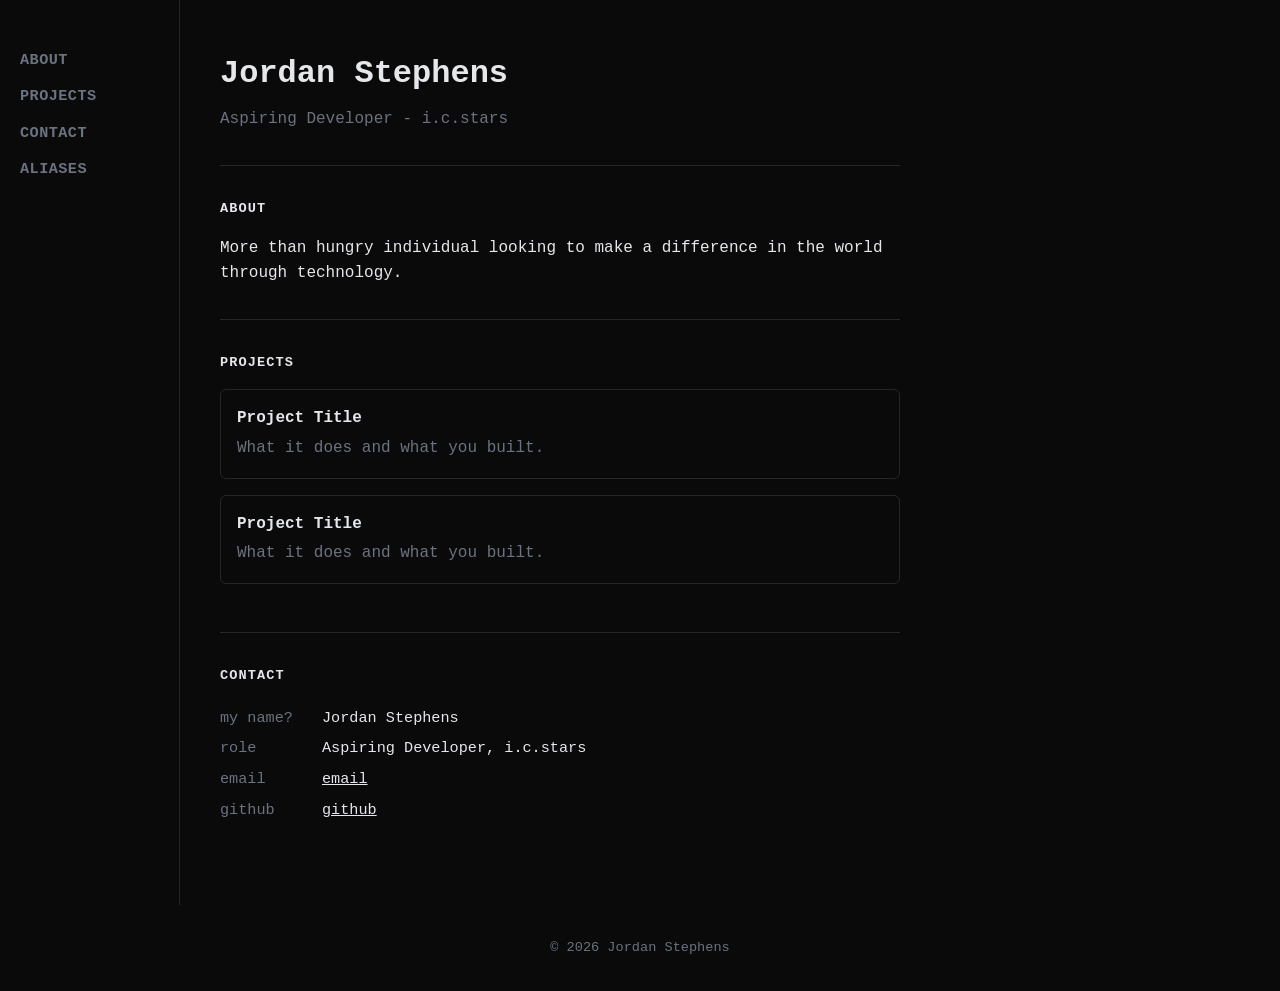
==== index.html @ b6fe87dd "Add Aliases page and update About/Contact content - Add Aliases.html and link it from the sidebar na" ====
<!DOCTYPE html>
<html lang="en">
<head>
<meta charset="UTF-8">
<meta name="viewport"
content="width=device-width, initial-scale=1.0">
<title> Jordan Stephens - Portfolio</title>
<link rel="stylesheet" href="style.css">
</head>

<body>

    <div class="dashboard">

        <aside class="sidebar">
        <!-- decorative generative-art background would live here (canvas/SVG) -->
        <nav>
        <a href="#about">ABOUT</a>
        <a href="#projects">PROJECTS</a>
        <a href="#contact">CONTACT</a>
        <a href="Aliases.html">ALIASES</a>
        </nav>
        </aside>

        <main>
        <section id="hero">
        <h1>Jordan Stephens</h1>
        <p class="tagline">Aspiring Developer - i.c.stars</p>
        </section>

        <section id="about">
        <h2>About</h2>
        <p>More than hungry individual looking to make a difference in the world through technology.</p>
        </section>

        <section id="projects">
        <h2>Projects</h2>
        <div class="project">
        <h3>Project Title</h3>
        <p>What it does and what you built.</p>
        </div>
        <div class="project">
        <h3>Project Title</h3>
        <p>What it does and what you built.</p>
        </div>
        </section>

        <section id="contact">
        <h2>Contact</h2>
        <dl class="meta">
        <div class="row"><dt>my name?</dt><dd>Jordan Stephens</dd></div>
        <div class="row"><dt>role</dt><dd>Aspiring Developer, i.c.stars</dd></div>
        <div class="row"><dt>email</dt><dd><a href="mailto:jstephens@icstars.org">email</a></dd></div>
        <div class="row"><dt>github</dt><dd><a href="https://github.com/jstephens-create">github</a></dd></div>
        </dl>
        </section>
        </main>




        
    </div>

<footer>
<p>&copy; 2026 Jordan Stephens</p>
</footer>
</body>
</html>
---- style.css ----
:root {
--accent: #9adfc4;
--ink: #e5e7eb;
--muted: #6b7280;
--bg: #0a0a0a;
--line: #262626;
}
* { box-sizing: border-box; margin: 0; padding: 0; }
body {
font-family: "JetBrains Mono", "Courier New", monospace;
color: var(--ink);
line-height: 1.6;
background: var(--bg);
}

.dashboard {
display: flex;
min-height: 100vh;
}

.sidebar {
width: 180px;
flex-shrink: 0;
padding: 3rem 1.25rem;
border-right: 1px solid var(--line);
}

nav {
display: flex;
flex-direction: column;
gap: 0.75rem;
}
nav a {
text-decoration: none;
color: var(--muted);
font-weight: 600;
letter-spacing: 0.03em;
font-size: 0.95rem;
}
nav a:hover { color: var(--ink); }

main {
flex: 1;
max-width: 760px;
padding: 3rem 2.5rem;
}

section {
padding: 2rem 0;
border-bottom: 1px solid var(--line);
}
section:last-child { border-bottom: none; }

#hero { padding-top: 0; }
h1 { font-size: 2rem; }
.tagline {
color: var(--muted);
font-size: 1rem;
margin-top: 0.5rem;
}

h2 {
margin-bottom: 1rem;
color: var(--ink);
font-size: 0.85rem;
text-transform: uppercase;
letter-spacing: 0.08em;
}

.project {
padding: 1rem;
border: 1px solid var(--line);
border-radius: 6px;
margin-bottom: 1rem;
}
.project h3 { color: var(--ink); font-size: 1rem; margin-bottom: 0.25rem; }
.project p { color: var(--muted); }

.meta {
font-size: 0.95rem;
}
.meta .row {
display: flex;
gap: 0.75rem;
padding: 0.2rem 0;
}
.meta dt {
color: var(--muted);
width: 90px;
flex-shrink: 0;
}
.meta dd a {
color: var(--ink);
text-decoration: underline;
}
.meta dd a:hover { color: var(--accent); }

footer {
text-align: center;
padding: 2rem;
color: var(--muted);
font-size: 0.85rem;
}
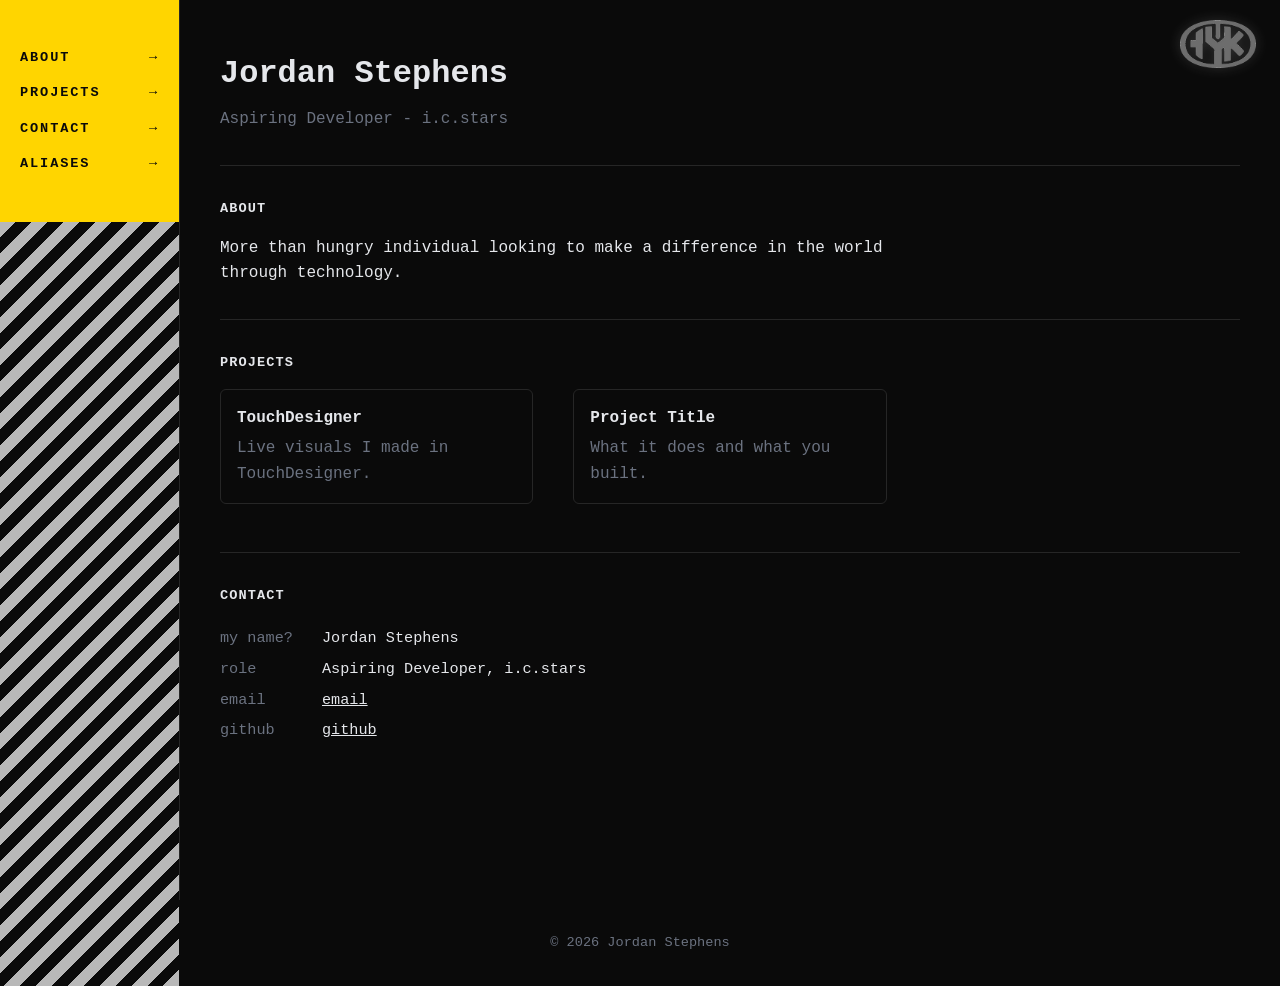
==== commit cb8b45fd: "Add TouchDesigner project page, video loop, and portfolio layout updates Co-Authored-By: Claude Opus" ====
--- a/index.html
+++ b/index.html
@@ -10,16 +10,23 @@
 
 <body>
 
+<a href="index.html#about" class="logo" aria-label="About">
+<img src="images/HYKjordan.png" alt="HYK Jordan logo">
+</a>
+
     <div class="dashboard">
 
         <aside class="sidebar">
-        <!-- decorative generative-art background would live here (canvas/SVG) -->
         <nav>
         <a href="#about">ABOUT</a>
+        <div class="nav-group">
         <a href="#projects">PROJECTS</a>
+        <a class="nav-sub" href="touchdesigner.html">TOUCHDESIGNER</a>
+        </div>
         <a href="#contact">CONTACT</a>
         <a href="Aliases.html">ALIASES</a>
         </nav>
+        <div class="sidebar-rail" aria-hidden="true"></div>
         </aside>
 
         <main>
@@ -35,10 +42,10 @@
 
         <section id="projects">
         <h2>Projects</h2>
-        <div class="project">
-        <h3>Project Title</h3>
-        <p>What it does and what you built.</p>
-        </div>
+        <a class="project" href="touchdesigner.html">
+        <h3>TouchDesigner</h3>
+        <p>Live visuals I made in TouchDesigner.</p>
+        </a>
         <div class="project">
         <h3>Project Title</h3>
         <p>What it does and what you built.</p>
@@ -58,7 +65,6 @@
 
 
 
-
         
     </div>
 
--- a/style.css
+++ b/style.css
@@ -4,6 +4,8 @@
 --muted: #6b7280;
 --bg: #0a0a0a;
 --line: #262626;
+--canary: #ffd500;
+--sidebar-w: 180px;
 }
 * { box-sizing: border-box; margin: 0; padding: 0; }
 body {
@@ -11,6 +13,7 @@
 color: var(--ink);
 line-height: 1.6;
 background: var(--bg);
+position: relative; /* lets the sidebar rail span the full document height */
 }
 
 .dashboard {
@@ -18,38 +21,103 @@
 min-height: 100vh;
 }
 
+/* ---- sidebar: canary nav module over a full-height barricade rail ---- */
 .sidebar {
-width: 180px;
+width: var(--sidebar-w);
 flex-shrink: 0;
-padding: 3rem 1.25rem;
 border-right: 1px solid var(--line);
 }
 
 nav {
+position: relative;
+z-index: 1; /* sits on top of the rail */
 display: flex;
 flex-direction: column;
-gap: 0.75rem;
+padding: 2.5rem 0;
+background: var(--canary);
 }
 nav a {
+display: flex;
+justify-content: space-between;
+padding: 0.6rem 1.25rem;
+color: var(--bg);
 text-decoration: none;
-color: var(--muted);
-font-weight: 600;
-letter-spacing: 0.03em;
-font-size: 0.95rem;
-}
-nav a:hover { color: var(--ink); }
-
+font-size: 0.85rem;
+font-weight: 800;
+line-height: 1.2;
+letter-spacing: 0.14em;
+}
+nav a::after { content: "\2192"; }
+nav a:hover,
+nav a:focus-visible {
+background: var(--bg);
+color: var(--canary);
+outline: none;
+}
+
+/* Submenu: hidden until its group is hovered, focused (keyboard), or holds the current page. */
+.nav-sub { display: none; }
+.nav-group:hover .nav-sub,
+.nav-group:focus-within .nav-sub,
+.nav-group:has([aria-current="page"]) .nav-sub {
+display: flex;
+padding: 0.45rem 1.25rem;
+font-size: 0.7rem;
+letter-spacing: 0.1em;
+}
+.nav-sub::before { content: "\2514\00a0"; }
+.nav-sub::after { margin-left: auto; }
+
+/* Spans the whole body, so it grows with the document. Same width as the
+   nav (sidebar minus its divider), so the two modules align exactly. */
+.sidebar-rail {
+position: absolute;
+top: 0;
+bottom: 0;
+left: 0;
+width: calc(var(--sidebar-w) - 1px);
+overflow: hidden;
+}
+
+/* 22.627px stripe period at 45deg repeats every 32px vertically, so a
+   32px translate loops seamlessly. Transform keeps it on the compositor. */
+.sidebar-rail::before {
+content: "";
+position: absolute;
+inset: -32px 0 0;
+background: repeating-linear-gradient(-45deg, #b8b8b8 0 11.314px, transparent 0 22.627px);
+animation: rail-feed 0.8s linear infinite;
+}
+@keyframes rail-feed { to { transform: translateY(32px); } }
+
+@media (prefers-reduced-motion: reduce) {
+.sidebar-rail::before { animation: none; }
+}
+
+/* Three-column grid across the full canvas: content sits in the first two
+   thirds, the last third is open space held in place by full-width rules. */
 main {
 flex: 1;
-max-width: 760px;
+min-width: 0;
+display: grid;
+grid-template-columns: [content-start] repeat(2, minmax(0, 1fr)) [content-end] minmax(0, 1fr);
+column-gap: 2.5rem;
+align-content: start;
 padding: 3rem 2.5rem;
 }
+@media (max-width: 1100px) {
+main { grid-template-columns: [content-start] minmax(0, 1fr) [content-end]; }
+}
 
 section {
+grid-column: 1 / -1;
+display: grid;
+grid-template-columns: subgrid;
 padding: 2rem 0;
 border-bottom: 1px solid var(--line);
 }
 section:last-child { border-bottom: none; }
+section > * { grid-column: content; max-width: 42.5rem; }
 
 #hero { padding-top: 0; }
 h1 { font-size: 2rem; }
@@ -60,6 +128,7 @@
 }
 
 h2 {
+grid-column: 1 / -1;
 margin-bottom: 1rem;
 color: var(--ink);
 font-size: 0.85rem;
@@ -67,7 +136,14 @@
 letter-spacing: 0.08em;
 }
 
+/* Cards pair up inside the two content columns: every card that follows the
+   h2 at an even child index starts a new row in column 1. */
+.project:nth-child(even) { grid-column-start: 1; }
 .project {
+grid-column: span 1;
+align-self: start; /* each card keeps its own height */
+display: block;
+text-decoration: none;
 padding: 1rem;
 border: 1px solid var(--line);
 border-radius: 6px;
@@ -75,6 +151,9 @@
 }
 .project h3 { color: var(--ink); font-size: 1rem; margin-bottom: 0.25rem; }
 .project p { color: var(--muted); }
+.project video { display: block; width: 100%; aspect-ratio: 1; object-fit: cover; margin: 0.75rem 0; background: var(--bg); }
+.project[href]:hover,
+.project[href]:focus-visible { border-color: var(--ink); }
 
 .meta {
 font-size: 0.95rem;
@@ -101,3 +180,33 @@
 color: var(--muted);
 font-size: 0.85rem;
 }
+
+.logo {
+position: absolute;
+top: 1.25rem;
+right: 1.5rem;
+z-index: 10;
+display: block;
+line-height: 0;
+transition: transform 0.15s ease;
+}
+.logo img {
+height: 48px;
+width: auto;
+/* smoky grey: drain the red, lift it off the dark bg, soften with a haze */
+filter: grayscale(1) brightness(2.3) contrast(0.85)
+  drop-shadow(0 0 6px rgba(160, 160, 160, 0.35));
+opacity: 0.85;
+transition: filter 0.2s ease, opacity 0.2s ease;
+}
+.logo:hover { transform: scale(1.06); }
+.logo:hover img { opacity: 1; }
+.logo:focus-visible {
+outline: 2px solid var(--accent);
+outline-offset: 4px;
+}
+
+@media (max-width: 760px) {
+main { padding-top: 5rem; }
+.logo img { height: 40px; }
+}
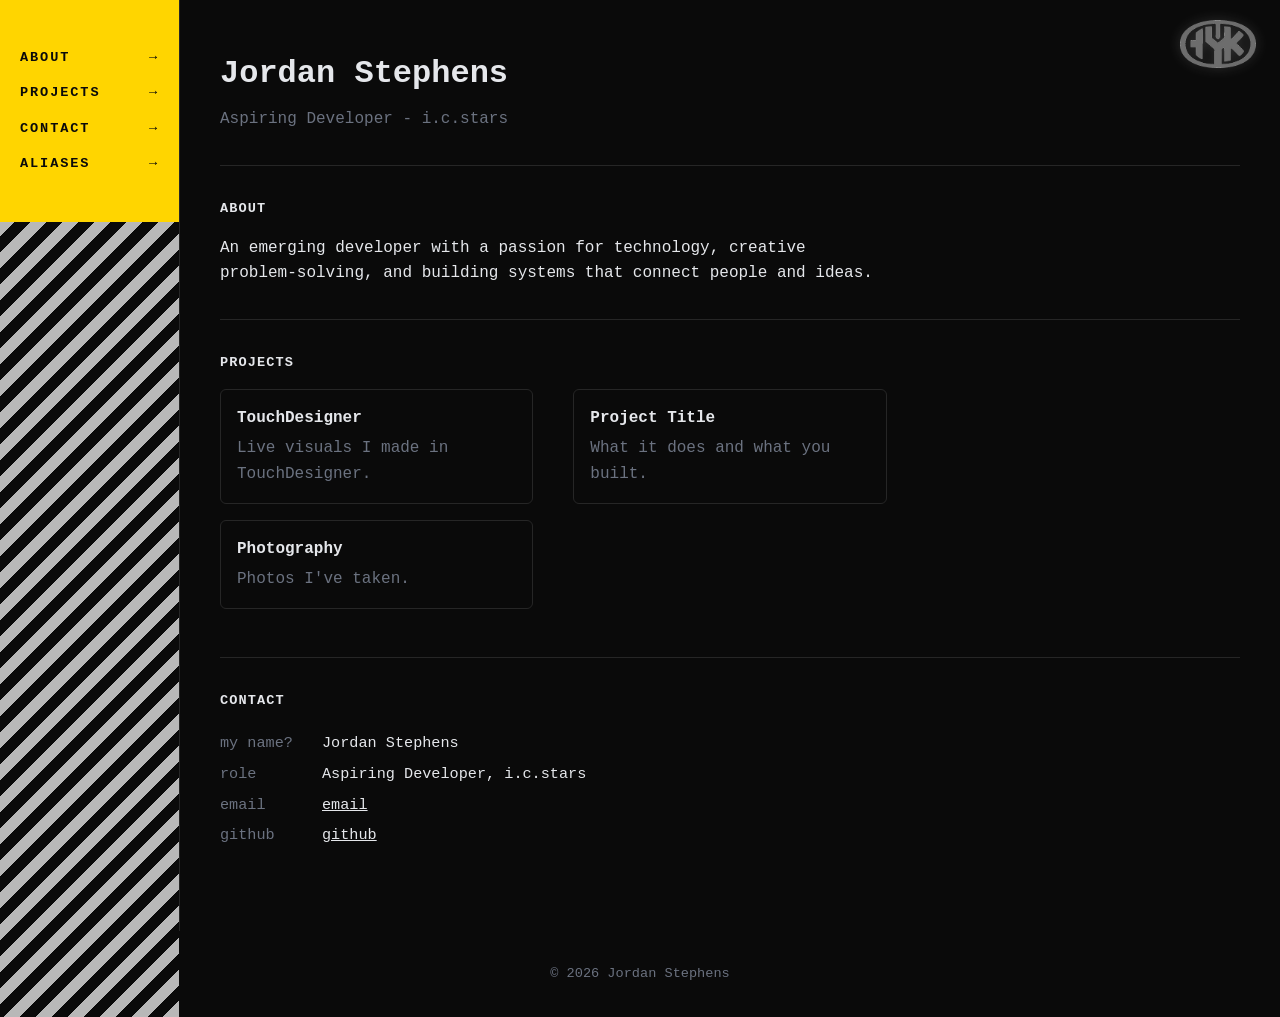
==== commit 7dc1e6a9: "Add photography and project pages - Make all project bubbles on the home page link to their own page" ====
--- a/index.html
+++ b/index.html
@@ -22,6 +22,8 @@
         <div class="nav-group">
         <a href="#projects">PROJECTS</a>
         <a class="nav-sub" href="touchdesigner.html">TOUCHDESIGNER</a>
+        <a class="nav-sub" href="project-title.html">PROJECT TITLE</a>
+        <a class="nav-sub" href="photography.html">PHOTOGRAPHY</a>
         </div>
         <a href="#contact">CONTACT</a>
         <a href="Aliases.html">ALIASES</a>
@@ -37,7 +39,7 @@
 
         <section id="about">
         <h2>About</h2>
-        <p>More than hungry individual looking to make a difference in the world through technology.</p>
+        <p>An emerging developer with a passion for technology, creative problem-solving, and building systems that connect people and ideas.</p>
         </section>
 
         <section id="projects">
@@ -46,10 +48,14 @@
         <h3>TouchDesigner</h3>
         <p>Live visuals I made in TouchDesigner.</p>
         </a>
-        <div class="project">
+        <a class="project" href="project-title.html">
         <h3>Project Title</h3>
         <p>What it does and what you built.</p>
-        </div>
+        </a>
+        <a class="project" href="photography.html">
+        <h3>Photography</h3>
+        <p>Photos I've taken.</p>
+        </a>
         </section>
 
         <section id="contact">
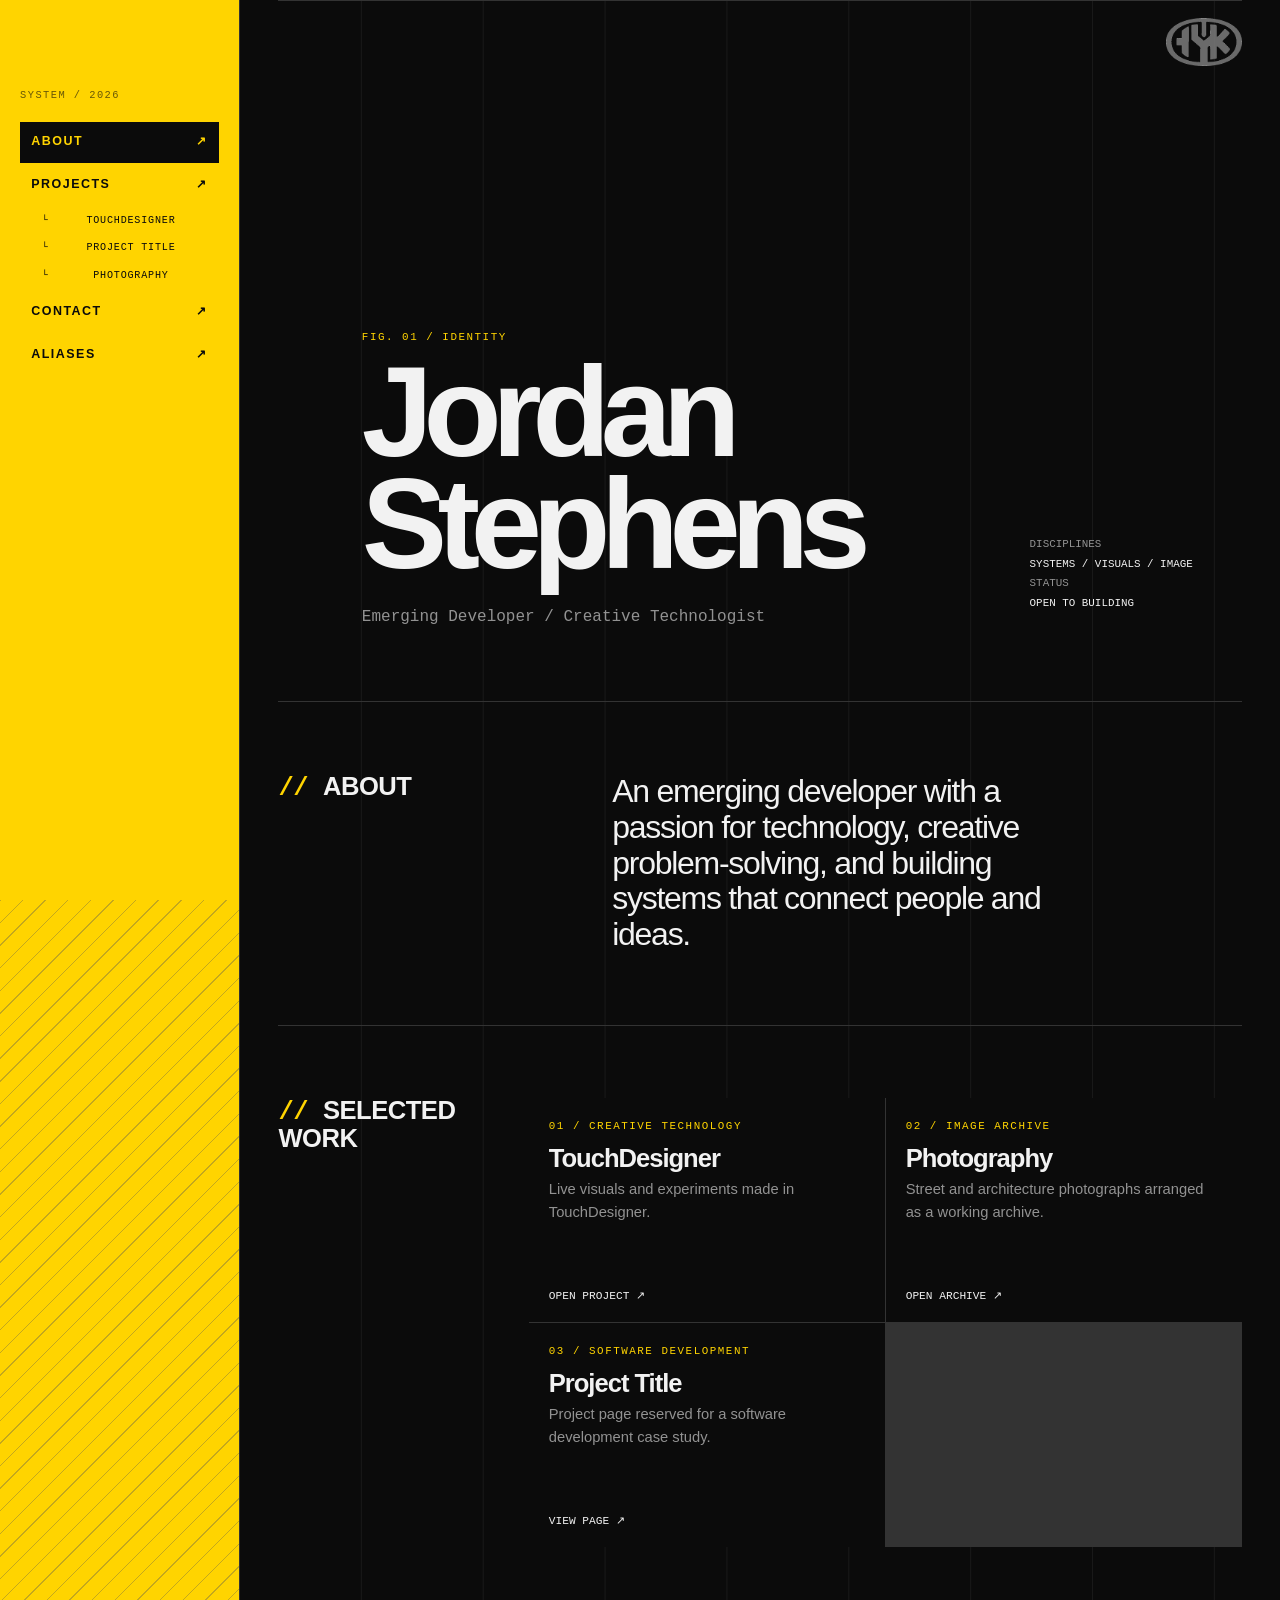
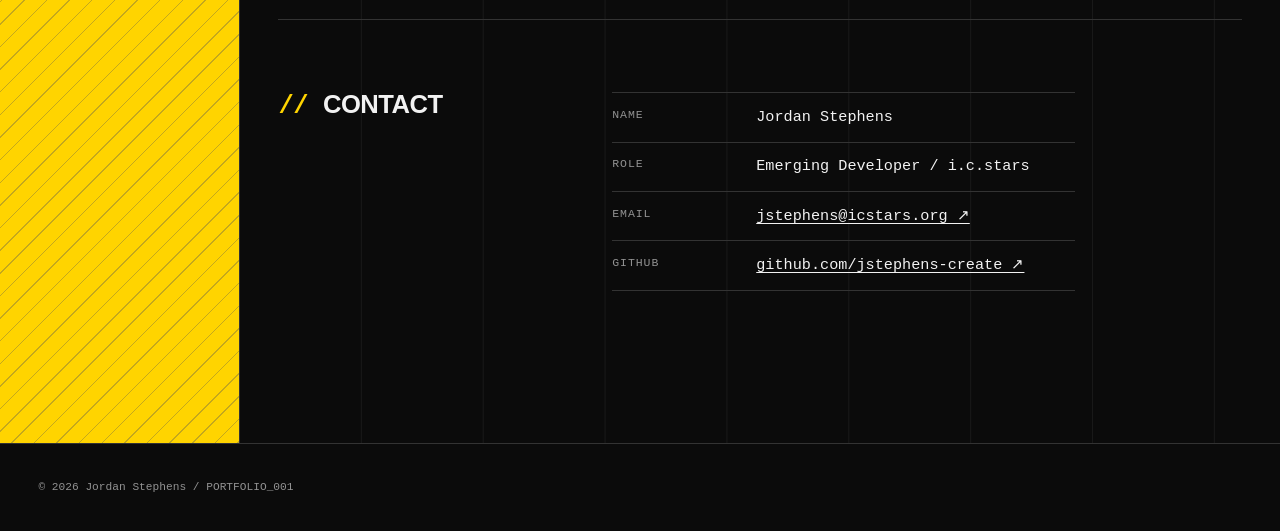
==== commit 93e88d89: "Redesign portfolio with Swiss industrial system" ====
--- a/index.html
+++ b/index.html
@@ -1,81 +1,39 @@
 <!DOCTYPE html>
 <html lang="en">
 <head>
-<meta charset="UTF-8">
-<meta name="viewport"
-content="width=device-width, initial-scale=1.0">
-<title> Jordan Stephens - Portfolio</title>
-<link rel="stylesheet" href="style.css">
+<meta charset="UTF-8"><meta name="viewport" content="width=device-width, initial-scale=1.0">
+<meta name="description" content="Jordan Stephens — emerging developer and creative technologist.">
+<title>Jordan Stephens — Portfolio</title><link rel="stylesheet" href="style.css">
 </head>
-
 <body>
-
-<a href="index.html#about" class="logo" aria-label="About">
-<img src="images/HYKjordan.png" alt="HYK Jordan logo">
-</a>
-
-    <div class="dashboard">
-
-        <aside class="sidebar">
-        <nav>
-        <a href="#about">ABOUT</a>
-        <div class="nav-group">
-        <a href="#projects">PROJECTS</a>
-        <a class="nav-sub" href="touchdesigner.html">TOUCHDESIGNER</a>
-        <a class="nav-sub" href="project-title.html">PROJECT TITLE</a>
-        <a class="nav-sub" href="photography.html">PHOTOGRAPHY</a>
-        </div>
-        <a href="#contact">CONTACT</a>
-        <a href="Aliases.html">ALIASES</a>
-        </nav>
-        <div class="sidebar-rail" aria-hidden="true"></div>
-        </aside>
-
-        <main>
-        <section id="hero">
-        <h1>Jordan Stephens</h1>
-        <p class="tagline">Aspiring Developer - i.c.stars</p>
-        </section>
-
-        <section id="about">
-        <h2>About</h2>
-        <p>An emerging developer with a passion for technology, creative problem-solving, and building systems that connect people and ideas.</p>
-        </section>
-
-        <section id="projects">
-        <h2>Projects</h2>
-        <a class="project" href="touchdesigner.html">
-        <h3>TouchDesigner</h3>
-        <p>Live visuals I made in TouchDesigner.</p>
-        </a>
-        <a class="project" href="project-title.html">
-        <h3>Project Title</h3>
-        <p>What it does and what you built.</p>
-        </a>
-        <a class="project" href="photography.html">
-        <h3>Photography</h3>
-        <p>Photos I've taken.</p>
-        </a>
-        </section>
-
-        <section id="contact">
-        <h2>Contact</h2>
-        <dl class="meta">
-        <div class="row"><dt>my name?</dt><dd>Jordan Stephens</dd></div>
-        <div class="row"><dt>role</dt><dd>Aspiring Developer, i.c.stars</dd></div>
-        <div class="row"><dt>email</dt><dd><a href="mailto:jstephens@icstars.org">email</a></dd></div>
-        <div class="row"><dt>github</dt><dd><a href="https://github.com/jstephens-create">github</a></dd></div>
-        </dl>
-        </section>
-        </main>
-
-
-
-        
-    </div>
-
-<footer>
-<p>&copy; 2026 Jordan Stephens</p>
-</footer>
+<a href="#about" class="logo" aria-label="Jump to About"><img src="images/HYKjordan.png" alt="HYK Jordan logo"></a>
+<div class="dashboard">
+  <aside class="sidebar">
+    <button class="menu-toggle" type="button" aria-expanded="false" aria-controls="site-nav">INDEX_001</button>
+    <nav id="site-nav" aria-label="Primary navigation">
+      <p class="nav-label">SYSTEM / 2026</p>
+      <a href="#about" aria-current="page">ABOUT</a>
+      <div class="nav-group"><a href="#projects">PROJECTS</a><a class="nav-sub" href="touchdesigner.html">TOUCHDESIGNER</a><a class="nav-sub" href="project-title.html">PROJECT TITLE</a><a class="nav-sub" href="photography.html">PHOTOGRAPHY</a></div>
+      <a href="#contact">CONTACT</a><a href="Aliases.html">ALIASES</a>
+    </nav><div class="sidebar-rail" aria-hidden="true"></div>
+  </aside>
+  <main>
+    <section id="hero">
+      <div class="hero-copy"><p class="eyebrow">FIG. 01 / IDENTITY</p><h1>Jordan<br>Stephens</h1><p class="tagline">Emerging Developer / Creative Technologist</p></div>
+      <p class="hero-meta">DISCIPLINES<span>Systems / Visuals / Image</span>STATUS<span>Open to building</span></p>
+    </section>
+    <section id="about"><h2>About</h2><p>An emerging developer with a passion for technology, creative problem-solving, and building systems that connect people and ideas.</p></section>
+    <section id="projects"><h2>Selected Work</h2>
+      <div class="project-grid">
+        <a class="project" href="touchdesigner.html"><span class="project-index">01 / Creative Technology</span><h3>TouchDesigner</h3><p>Live visuals and experiments made in TouchDesigner.</p><span class="project-arrow">OPEN PROJECT ↗</span></a>
+        <a class="project" href="photography.html"><span class="project-index">02 / Image Archive</span><h3>Photography</h3><p>Street and architecture photographs arranged as a working archive.</p><span class="project-arrow">OPEN ARCHIVE ↗</span></a>
+        <a class="project" href="project-title.html"><span class="project-index">03 / Software Development</span><h3>Project Title</h3><p>Project page reserved for a software development case study.</p><span class="project-arrow">VIEW PAGE ↗</span></a>
+      </div>
+    </section>
+    <section id="contact"><h2>Contact</h2><dl class="meta meta-panel"><div class="row"><dt>name</dt><dd>Jordan Stephens</dd></div><div class="row"><dt>role</dt><dd>Emerging Developer / i.c.stars</dd></div><div class="row"><dt>email</dt><dd><a href="mailto:jstephens@icstars.org">jstephens@icstars.org ↗</a></dd></div><div class="row"><dt>github</dt><dd><a href="https://github.com/jstephens-create">github.com/jstephens-create ↗</a></dd></div></dl></section>
+  </main>
+</div>
+<footer><p>&copy; 2026 Jordan Stephens / PORTFOLIO_001</p></footer>
+<script src="script.js"></script>
 </body>
-</html>+</html>
--- a/style.css
+++ b/style.css
@@ -1,212 +1,83 @@
 :root {
---accent: #9adfc4;
---ink: #e5e7eb;
---muted: #6b7280;
---bg: #0a0a0a;
---line: #262626;
---canary: #ffd500;
---sidebar-w: 180px;
+  --bg: #0b0b0b; --surface: #171717; --text: #f2f2f2; --muted: #929292;
+  --yellow: #ffd400; --line: #333333; --sidebar: 15rem;
+  --gutter: clamp(1.25rem, 3vw, 3.5rem);
+  --sans: Arial, Helvetica, sans-serif; --mono: "Courier New", Courier, monospace;
 }
-* { box-sizing: border-box; margin: 0; padding: 0; }
-body {
-font-family: "JetBrains Mono", "Courier New", monospace;
-color: var(--ink);
-line-height: 1.6;
-background: var(--bg);
-position: relative; /* lets the sidebar rail span the full document height */
+* { box-sizing: border-box; }
+html { scroll-behavior: smooth; }
+body { margin: 0; background: var(--bg); color: var(--text); font-family: var(--sans); line-height: 1.5; }
+a { color: inherit; } button, a { -webkit-tap-highlight-color: transparent; }
+.dashboard { display: grid; grid-template-columns: var(--sidebar) minmax(0, 1fr); min-height: calc(100vh - 4.5rem); }
+.sidebar { position: relative; border-right: 1px solid var(--line); background: var(--yellow); color: var(--bg); }
+.sidebar nav { position: sticky; top: 0; z-index: 2; display: flex; flex-direction: column; gap: .15rem; min-height: 100vh; padding: 5.5rem 1.25rem 2rem; background: var(--yellow); }
+.nav-label, .nav-sub { font-family: var(--mono); }
+.nav-label { margin: 0 0 1rem; color: rgba(11,11,11,.62); font-size: .65rem; letter-spacing: .14em; }
+.sidebar a { display: flex; align-items: baseline; justify-content: space-between; gap: .75rem; padding: .65rem .7rem; color: var(--bg); text-decoration: none; font-size: .78rem; font-weight: 800; letter-spacing: .12em; }
+.sidebar a::after { content: "↗"; font-family: var(--mono); }
+.sidebar a:hover, .sidebar a:focus-visible, .sidebar a[aria-current="page"] { outline: 0; background: var(--bg); color: var(--yellow); }
+.nav-group { display: flex; flex-direction: column; gap: .1rem; }
+.nav-sub { display: flex; padding: .35rem .7rem .35rem 1.35rem !important; font-size: .63rem !important; letter-spacing: .08em !important; font-weight: 400 !important; }
+.nav-sub::before { content: "└"; margin-right: .35rem; } .nav-sub::after { content: "" !important; }
+.sidebar-rail { position: absolute; inset: 0; z-index: 0; overflow: hidden; opacity: .34; pointer-events: none; }
+.sidebar-rail::before { content: ""; position: absolute; inset: -3rem; background: repeating-linear-gradient(135deg, #555 0 1px, transparent 1px 16px); }
+.menu-toggle { display: none; }
+.logo { position: fixed; top: 1.1rem; right: var(--gutter); z-index: 5; display: block; line-height: 0; }
+.logo img { width: auto; height: 3rem; filter: grayscale(1) brightness(2.25) contrast(.85); opacity: .85; }
+.logo:hover img, .logo:focus-visible img { opacity: 1; } .logo:focus-visible { outline: 2px solid var(--yellow); outline-offset: 5px; }
+main { position: relative; display: grid; grid-template-columns: repeat(12, minmax(0, 1fr)); gap: 0 var(--gutter); align-content: start; padding: 0 var(--gutter) 5rem; background-image: linear-gradient(to right, transparent calc(100% - 1px), rgba(51,51,51,.35) calc(100% - 1px)); background-size: calc((100% + var(--gutter) * 11) / 12) 100%; }
+main::before { content: ""; position: absolute; inset: 0 var(--gutter) auto; height: 1px; background: var(--line); }
+section { grid-column: 1 / -1; display: grid; grid-template-columns: subgrid; column-gap: inherit; padding: 4.5rem 0; border-bottom: 1px solid var(--line); }
+section > * { min-width: 0; } section:last-child { border-bottom: 0; }
+.section-kicker, .eyebrow, .meta, .project-index, .project-category, .viewer-bar, footer { font-family: var(--mono); }
+.section-kicker, .eyebrow, .project-index, .project-category { color: var(--yellow); font-size: .68rem; letter-spacing: .14em; text-transform: uppercase; }
+.eyebrow { grid-column: 1 / 4; }
+#hero { min-height: min(78vh, 48rem); padding-top: 10rem; align-items: end; }
+#hero .hero-copy { grid-column: 2 / 10; }
+#hero h1 { max-width: 8ch; margin: 0; font-size: clamp(4rem, 10vw, 8rem); line-height: .88; letter-spacing: -.075em; font-weight: 800; }
+.tagline { max-width: 32rem; margin: 1.5rem 0 0; color: var(--muted); font: 1rem/1.5 var(--mono); }
+.hero-meta { grid-column: 10 / -1; align-self: end; padding-bottom: .3rem; color: var(--muted); font: .68rem/1.8 var(--mono); text-transform: uppercase; }
+.hero-meta span { display: block; color: var(--text); }
+section > h2, section > .section-heading { grid-column: 1 / 4; margin: 0; font-size: clamp(1.25rem, 2vw, 1.7rem); line-height: 1; text-transform: uppercase; letter-spacing: -.02em; }
+section > h2::before, .section-heading::before { content: "// "; color: var(--yellow); font-family: var(--mono); }
+#about > p { grid-column: 5 / 11; max-width: 39rem; margin: 0; font-size: clamp(1.35rem, 2.5vw, 2.25rem); line-height: 1.12; letter-spacing: -.04em; }
+#projects, #work, #architecture { row-gap: 2.75rem; }
+.project-grid { grid-column: 4 / -1; display: grid; grid-template-columns: repeat(2, minmax(0, 1fr)); gap: 1px; background: var(--line); }
+.project { display: flex; flex-direction: column; min-height: 14rem; padding: 1.25rem; background: var(--bg); text-decoration: none; transition: background-color .18s ease, color .18s ease; }
+.project:hover, .project:focus-visible { outline: 0; background: var(--yellow); color: var(--bg); }
+.project h3 { margin: .7rem 0 .45rem; font-size: clamp(1.15rem, 2vw, 1.8rem); line-height: 1; letter-spacing: -.04em; }
+.project p { max-width: 26rem; margin: 0; color: var(--muted); font-size: .92rem; }
+.project:hover p, .project:focus-visible p { color: var(--bg); } .project-arrow { margin-top: auto; padding-top: 2rem; font: .7rem var(--mono); }
+.work-grid { grid-column: 4 / -1; display: grid; grid-template-columns: repeat(2, minmax(0, 1fr)); gap: 1.25rem; }
+.work-grid > .project { border: 1px solid var(--line); }
+.project video { display: block; width: 100%; aspect-ratio: 16 / 10; margin: 1rem 0; border: 1px solid var(--line); object-fit: cover; background: var(--surface); }
+.project:has(video):hover video { border-color: var(--bg); }
+.photo-row { grid-column: 4 / -1; display: grid; grid-template-columns: minmax(0, 1.45fr) minmax(12rem, .75fr); gap: 1.25rem; align-items: start; }
+.viewer { margin: 0; } .viewer-frame { display: flex; justify-content: center; width: 100%; min-height: 18rem; padding: 0; border: 1px solid var(--line); background: var(--surface); cursor: pointer; }
+.viewer-frame:hover, .viewer-frame:focus-visible { border-color: var(--yellow); outline: none; } .viewer-frame img { display: block; width: 100%; max-height: 54vh; object-fit: contain; }
+.viewer-bar { display: flex; justify-content: space-between; gap: 1rem; align-items: center; margin-top: .7rem; color: var(--muted); font-size: .7rem; }
+.viewer-bar button { padding: .4rem 0; border: 0; background: none; color: var(--text); font: inherit; cursor: pointer; }
+.viewer-bar button:hover, .viewer-bar button:focus-visible { color: var(--yellow); outline: 0; }
+.meta-panel { grid-column: 5 / 11; margin: 0; border-top: 1px solid var(--line); }
+.meta .row { display: grid; grid-template-columns: 8rem 1fr; gap: 1rem; padding: .8rem 0; border-bottom: 1px solid var(--line); }
+.meta dt { color: var(--muted); font-size: .72rem; letter-spacing: .08em; text-transform: uppercase; } .meta dd { margin: 0; font-size: .95rem; }
+.meta dd a { text-decoration-thickness: 1px; text-underline-offset: .2em; } .meta dd a:hover { color: var(--yellow); }
+footer { padding: 1.5rem var(--gutter); border-top: 1px solid var(--line); color: var(--muted); font-size: .7rem; }
+@media (max-width: 900px) {
+  :root { --sidebar: 12rem; } main { grid-template-columns: repeat(6, minmax(0, 1fr)); }
+  .eyebrow, section > h2, section > .section-heading { grid-column: 1 / 3; } #hero .hero-copy { grid-column: 1 / 6; } .hero-meta { grid-column: 5 / -1; }
+  #about > p, .meta-panel { grid-column: 3 / -1; } .project-grid, .work-grid, .photo-row { grid-column: 3 / -1; }
 }
-
-.dashboard {
-display: flex;
-min-height: 100vh;
+@media (max-width: 700px) {
+  .dashboard { display: block; min-height: 0; } .sidebar { position: sticky; top: 0; z-index: 10; border-right: 0; border-bottom: 1px solid var(--bg); }
+  .sidebar nav { display: none; min-height: 0; padding: 1rem 1.25rem 1.25rem; } .sidebar.is-open nav { display: flex; }
+  .menu-toggle { display: flex; position: relative; z-index: 3; width: 100%; justify-content: space-between; align-items: center; padding: 1rem 1.25rem; border: 0; background: var(--yellow); color: var(--bg); font: 800 .78rem var(--mono); letter-spacing: .12em; text-align: left; cursor: pointer; }
+  .menu-toggle::after { content: "+"; font-size: 1.25rem; } .sidebar.is-open .menu-toggle::after { content: "−"; }
+  .sidebar-rail { display: none; } .logo { top: .72rem; right: 1.25rem; } .logo img { height: 2.3rem; }
+  main { grid-template-columns: 1fr; gap: 0; padding: 0 1.25rem 3rem; background-image: none; } main::before { inset: 0 1.25rem auto; }
+  section { display: grid; grid-template-columns: 1fr; gap: 2rem; padding: 3.5rem 0; } #hero { min-height: 72vh; padding-top: 5rem; align-content: end; gap: 2rem; }
+  #hero .hero-copy, .hero-meta, .eyebrow, section > h2, section > .section-heading, #about > p, .meta-panel, .project-grid, .work-grid, .photo-row { grid-column: 1; }
+  #hero h1 { font-size: clamp(3.8rem, 18vw, 6rem); } .hero-meta { padding: 0; } .project-grid, .work-grid { grid-template-columns: 1fr; gap: 1px; }
+  .photo-row { display: flex; flex-direction: column; gap: 1.5rem; } .photo-row .project { width: 100%; min-height: 0; } .meta .row { grid-template-columns: 6.5rem 1fr; }
 }
-
-/* ---- sidebar: canary nav module over a full-height barricade rail ---- */
-.sidebar {
-width: var(--sidebar-w);
-flex-shrink: 0;
-border-right: 1px solid var(--line);
-}
-
-nav {
-position: relative;
-z-index: 1; /* sits on top of the rail */
-display: flex;
-flex-direction: column;
-padding: 2.5rem 0;
-background: var(--canary);
-}
-nav a {
-display: flex;
-justify-content: space-between;
-padding: 0.6rem 1.25rem;
-color: var(--bg);
-text-decoration: none;
-font-size: 0.85rem;
-font-weight: 800;
-line-height: 1.2;
-letter-spacing: 0.14em;
-}
-nav a::after { content: "\2192"; }
-nav a:hover,
-nav a:focus-visible {
-background: var(--bg);
-color: var(--canary);
-outline: none;
-}
-
-/* Submenu: hidden until its group is hovered, focused (keyboard), or holds the current page. */
-.nav-sub { display: none; }
-.nav-group:hover .nav-sub,
-.nav-group:focus-within .nav-sub,
-.nav-group:has([aria-current="page"]) .nav-sub {
-display: flex;
-padding: 0.45rem 1.25rem;
-font-size: 0.7rem;
-letter-spacing: 0.1em;
-}
-.nav-sub::before { content: "\2514\00a0"; }
-.nav-sub::after { margin-left: auto; }
-
-/* Spans the whole body, so it grows with the document. Same width as the
-   nav (sidebar minus its divider), so the two modules align exactly. */
-.sidebar-rail {
-position: absolute;
-top: 0;
-bottom: 0;
-left: 0;
-width: calc(var(--sidebar-w) - 1px);
-overflow: hidden;
-}
-
-/* 22.627px stripe period at 45deg repeats every 32px vertically, so a
-   32px translate loops seamlessly. Transform keeps it on the compositor. */
-.sidebar-rail::before {
-content: "";
-position: absolute;
-inset: -32px 0 0;
-background: repeating-linear-gradient(-45deg, #b8b8b8 0 11.314px, transparent 0 22.627px);
-animation: rail-feed 0.8s linear infinite;
-}
-@keyframes rail-feed { to { transform: translateY(32px); } }
-
-@media (prefers-reduced-motion: reduce) {
-.sidebar-rail::before { animation: none; }
-}
-
-/* Three-column grid across the full canvas: content sits in the first two
-   thirds, the last third is open space held in place by full-width rules. */
-main {
-flex: 1;
-min-width: 0;
-display: grid;
-grid-template-columns: [content-start] repeat(2, minmax(0, 1fr)) [content-end] minmax(0, 1fr);
-column-gap: 2.5rem;
-align-content: start;
-padding: 3rem 2.5rem;
-}
-@media (max-width: 1100px) {
-main { grid-template-columns: [content-start] minmax(0, 1fr) [content-end]; }
-}
-
-section {
-grid-column: 1 / -1;
-display: grid;
-grid-template-columns: subgrid;
-padding: 2rem 0;
-border-bottom: 1px solid var(--line);
-}
-section:last-child { border-bottom: none; }
-section > * { grid-column: content; max-width: 42.5rem; }
-
-#hero { padding-top: 0; }
-h1 { font-size: 2rem; }
-.tagline {
-color: var(--muted);
-font-size: 1rem;
-margin-top: 0.5rem;
-}
-
-h2 {
-grid-column: 1 / -1;
-margin-bottom: 1rem;
-color: var(--ink);
-font-size: 0.85rem;
-text-transform: uppercase;
-letter-spacing: 0.08em;
-}
-
-/* Cards pair up inside the two content columns: every card that follows the
-   h2 at an even child index starts a new row in column 1. */
-.project:nth-child(even) { grid-column-start: 1; }
-.project {
-grid-column: span 1;
-align-self: start; /* each card keeps its own height */
-display: block;
-text-decoration: none;
-padding: 1rem;
-border: 1px solid var(--line);
-border-radius: 6px;
-margin-bottom: 1rem;
-}
-.project h3 { color: var(--ink); font-size: 1rem; margin-bottom: 0.25rem; }
-.project p { color: var(--muted); }
-.project video { display: block; width: 100%; aspect-ratio: 1; object-fit: cover; margin: 0.75rem 0; background: var(--bg); }
-.project[href]:hover,
-.project[href]:focus-visible { border-color: var(--ink); }
-
-.meta {
-font-size: 0.95rem;
-}
-.meta .row {
-display: flex;
-gap: 0.75rem;
-padding: 0.2rem 0;
-}
-.meta dt {
-color: var(--muted);
-width: 90px;
-flex-shrink: 0;
-}
-.meta dd a {
-color: var(--ink);
-text-decoration: underline;
-}
-.meta dd a:hover { color: var(--accent); }
-
-footer {
-text-align: center;
-padding: 2rem;
-color: var(--muted);
-font-size: 0.85rem;
-}
-
-.logo {
-position: absolute;
-top: 1.25rem;
-right: 1.5rem;
-z-index: 10;
-display: block;
-line-height: 0;
-transition: transform 0.15s ease;
-}
-.logo img {
-height: 48px;
-width: auto;
-/* smoky grey: drain the red, lift it off the dark bg, soften with a haze */
-filter: grayscale(1) brightness(2.3) contrast(0.85)
-  drop-shadow(0 0 6px rgba(160, 160, 160, 0.35));
-opacity: 0.85;
-transition: filter 0.2s ease, opacity 0.2s ease;
-}
-.logo:hover { transform: scale(1.06); }
-.logo:hover img { opacity: 1; }
-.logo:focus-visible {
-outline: 2px solid var(--accent);
-outline-offset: 4px;
-}
-
-@media (max-width: 760px) {
-main { padding-top: 5rem; }
-.logo img { height: 40px; }
-}
+@media (prefers-reduced-motion: reduce) { *, *::before, *::after { scroll-behavior: auto !important; transition-duration: .01ms !important; } }
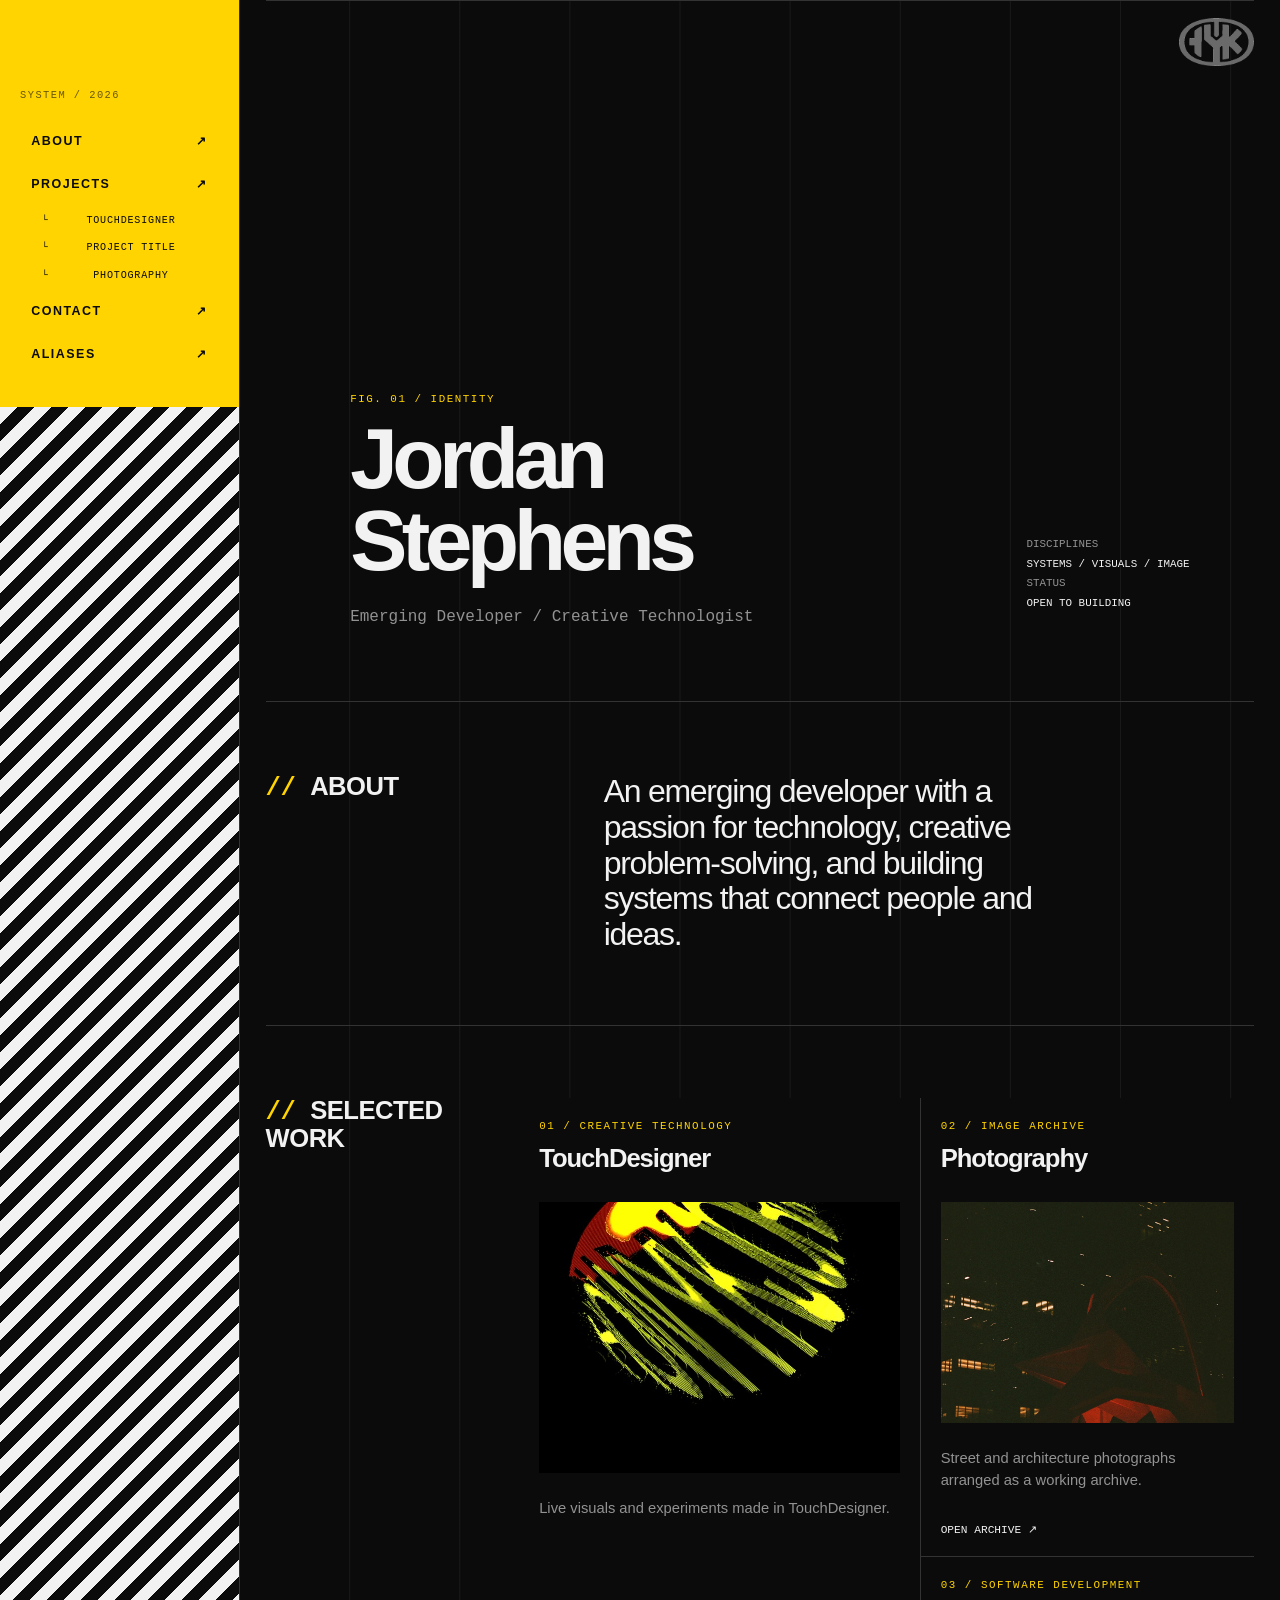
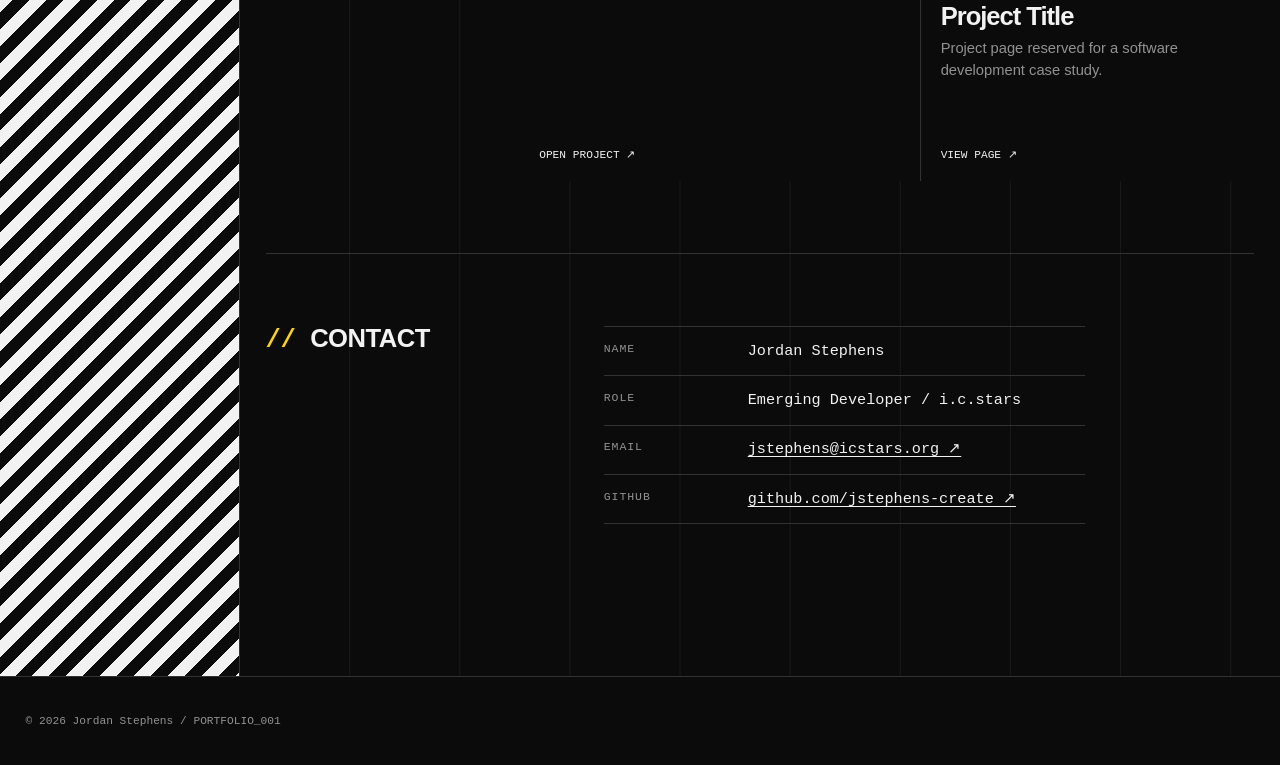
==== commit bb93df1c: "Fix GitHub Pages media and refine portfolio layout" ====
--- a/index.html
+++ b/index.html
@@ -3,21 +3,22 @@
 <head>
 <meta charset="UTF-8"><meta name="viewport" content="width=device-width, initial-scale=1.0">
 <meta name="description" content="Jordan Stephens — emerging developer and creative technologist.">
-<title>Jordan Stephens — Portfolio</title><link rel="stylesheet" href="style.css">
+<title>Jordan Stephens — Portfolio</title><link rel="stylesheet" href="style.css?v=20261015b">
 </head>
 <body>
+<a class="skip-link" href="#main-content">Skip to content</a>
 <a href="#about" class="logo" aria-label="Jump to About"><img src="images/HYKjordan.png" alt="HYK Jordan logo"></a>
 <div class="dashboard">
   <aside class="sidebar">
     <button class="menu-toggle" type="button" aria-expanded="false" aria-controls="site-nav">INDEX_001</button>
     <nav id="site-nav" aria-label="Primary navigation">
       <p class="nav-label">SYSTEM / 2026</p>
-      <a href="#about" aria-current="page">ABOUT</a>
+      <a href="#about">ABOUT</a>
       <div class="nav-group"><a href="#projects">PROJECTS</a><a class="nav-sub" href="touchdesigner.html">TOUCHDESIGNER</a><a class="nav-sub" href="project-title.html">PROJECT TITLE</a><a class="nav-sub" href="photography.html">PHOTOGRAPHY</a></div>
       <a href="#contact">CONTACT</a><a href="Aliases.html">ALIASES</a>
     </nav><div class="sidebar-rail" aria-hidden="true"></div>
   </aside>
-  <main>
+  <main id="main-content">
     <section id="hero">
       <div class="hero-copy"><p class="eyebrow">FIG. 01 / IDENTITY</p><h1>Jordan<br>Stephens</h1><p class="tagline">Emerging Developer / Creative Technologist</p></div>
       <p class="hero-meta">DISCIPLINES<span>Systems / Visuals / Image</span>STATUS<span>Open to building</span></p>
@@ -25,8 +26,8 @@
     <section id="about"><h2>About</h2><p>An emerging developer with a passion for technology, creative problem-solving, and building systems that connect people and ideas.</p></section>
     <section id="projects"><h2>Selected Work</h2>
       <div class="project-grid">
-        <a class="project" href="touchdesigner.html"><span class="project-index">01 / Creative Technology</span><h3>TouchDesigner</h3><p>Live visuals and experiments made in TouchDesigner.</p><span class="project-arrow">OPEN PROJECT ↗</span></a>
-        <a class="project" href="photography.html"><span class="project-index">02 / Image Archive</span><h3>Photography</h3><p>Street and architecture photographs arranged as a working archive.</p><span class="project-arrow">OPEN ARCHIVE ↗</span></a>
+        <a class="project" href="touchdesigner.html"><span class="project-index">01 / Creative Technology</span><h3>TouchDesigner</h3><img class="project-preview" src="images/new-logo-move.jpg" alt="Frame from the New Logo Move visual study" loading="lazy"><p>Live visuals and experiments made in TouchDesigner.</p><span class="project-arrow">OPEN PROJECT ↗</span></a>
+        <a class="project" href="photography.html"><span class="project-index">02 / Image Archive</span><h3>Photography</h3><img class="project-preview" src="photography_Architecture/IMG_0130.jpg" alt="Architecture photograph from the collection" loading="lazy"><p>Street and architecture photographs arranged as a working archive.</p><span class="project-arrow">OPEN ARCHIVE ↗</span></a>
         <a class="project" href="project-title.html"><span class="project-index">03 / Software Development</span><h3>Project Title</h3><p>Project page reserved for a software development case study.</p><span class="project-arrow">VIEW PAGE ↗</span></a>
       </div>
     </section>
@@ -34,6 +35,6 @@
   </main>
 </div>
 <footer><p>&copy; 2026 Jordan Stephens / PORTFOLIO_001</p></footer>
-<script src="script.js"></script>
+<script src="script.js?v=20261015b"></script>
 </body>
 </html>
--- a/style.css
+++ b/style.css
@@ -1,7 +1,7 @@
 :root {
   --bg: #0b0b0b; --surface: #171717; --text: #f2f2f2; --muted: #929292;
   --yellow: #ffd400; --line: #333333; --sidebar: 15rem;
-  --gutter: clamp(1.25rem, 3vw, 3.5rem);
+  --gutter: clamp(1rem, 2vw, 2rem);
   --sans: Arial, Helvetica, sans-serif; --mono: "Courier New", Courier, monospace;
 }
 * { box-sizing: border-box; }
@@ -9,8 +9,8 @@
 body { margin: 0; background: var(--bg); color: var(--text); font-family: var(--sans); line-height: 1.5; }
 a { color: inherit; } button, a { -webkit-tap-highlight-color: transparent; }
 .dashboard { display: grid; grid-template-columns: var(--sidebar) minmax(0, 1fr); min-height: calc(100vh - 4.5rem); }
-.sidebar { position: relative; border-right: 1px solid var(--line); background: var(--yellow); color: var(--bg); }
-.sidebar nav { position: sticky; top: 0; z-index: 2; display: flex; flex-direction: column; gap: .15rem; min-height: 100vh; padding: 5.5rem 1.25rem 2rem; background: var(--yellow); }
+.sidebar { position: relative; border-right: 1px solid var(--line); background: var(--bg); color: var(--bg); }
+.sidebar nav { position: sticky; top: 0; z-index: 2; display: flex; flex-direction: column; gap: .15rem; padding: 5.5rem 1.25rem 2rem; background: var(--yellow); }
 .nav-label, .nav-sub { font-family: var(--mono); }
 .nav-label { margin: 0 0 1rem; color: rgba(11,11,11,.62); font-size: .65rem; letter-spacing: .14em; }
 .sidebar a { display: flex; align-items: baseline; justify-content: space-between; gap: .75rem; padding: .65rem .7rem; color: var(--bg); text-decoration: none; font-size: .78rem; font-weight: 800; letter-spacing: .12em; }
@@ -19,10 +19,10 @@
 .nav-group { display: flex; flex-direction: column; gap: .1rem; }
 .nav-sub { display: flex; padding: .35rem .7rem .35rem 1.35rem !important; font-size: .63rem !important; letter-spacing: .08em !important; font-weight: 400 !important; }
 .nav-sub::before { content: "└"; margin-right: .35rem; } .nav-sub::after { content: "" !important; }
-.sidebar-rail { position: absolute; inset: 0; z-index: 0; overflow: hidden; opacity: .34; pointer-events: none; }
-.sidebar-rail::before { content: ""; position: absolute; inset: -3rem; background: repeating-linear-gradient(135deg, #555 0 1px, transparent 1px 16px); }
+.sidebar-rail { position: absolute; inset: 0; z-index: 0; overflow: hidden; pointer-events: none; }
+.sidebar-rail::before { content: ""; position: absolute; inset: 0; background: repeating-linear-gradient(135deg, var(--text) 0 12px, var(--bg) 12px 24px); }
 .menu-toggle { display: none; }
-.logo { position: fixed; top: 1.1rem; right: var(--gutter); z-index: 5; display: block; line-height: 0; }
+.logo { position: absolute; top: 1.1rem; right: var(--gutter); z-index: 5; display: block; line-height: 0; }
 .logo img { width: auto; height: 3rem; filter: grayscale(1) brightness(2.25) contrast(.85); opacity: .85; }
 .logo:hover img, .logo:focus-visible img { opacity: 1; } .logo:focus-visible { outline: 2px solid var(--yellow); outline-offset: 5px; }
 main { position: relative; display: grid; grid-template-columns: repeat(12, minmax(0, 1fr)); gap: 0 var(--gutter); align-content: start; padding: 0 var(--gutter) 5rem; background-image: linear-gradient(to right, transparent calc(100% - 1px), rgba(51,51,51,.35) calc(100% - 1px)); background-size: calc((100% + var(--gutter) * 11) / 12) 100%; }
@@ -34,7 +34,7 @@
 .eyebrow { grid-column: 1 / 4; }
 #hero { min-height: min(78vh, 48rem); padding-top: 10rem; align-items: end; }
 #hero .hero-copy { grid-column: 2 / 10; }
-#hero h1 { max-width: 8ch; margin: 0; font-size: clamp(4rem, 10vw, 8rem); line-height: .88; letter-spacing: -.075em; font-weight: 800; }
+#hero h1 { margin: 0; font-size: clamp(3rem, 6.7vw, 6rem); line-height: .95; letter-spacing: -.065em; font-weight: 800; overflow-wrap: anywhere; }
 .tagline { max-width: 32rem; margin: 1.5rem 0 0; color: var(--muted); font: 1rem/1.5 var(--mono); }
 .hero-meta { grid-column: 10 / -1; align-self: end; padding-bottom: .3rem; color: var(--muted); font: .68rem/1.8 var(--mono); text-transform: uppercase; }
 .hero-meta span { display: block; color: var(--text); }
@@ -42,15 +42,18 @@
 section > h2::before, .section-heading::before { content: "// "; color: var(--yellow); font-family: var(--mono); }
 #about > p { grid-column: 5 / 11; max-width: 39rem; margin: 0; font-size: clamp(1.35rem, 2.5vw, 2.25rem); line-height: 1.12; letter-spacing: -.04em; }
 #projects, #work, #architecture { row-gap: 2.75rem; }
-.project-grid { grid-column: 4 / -1; display: grid; grid-template-columns: repeat(2, minmax(0, 1fr)); gap: 1px; background: var(--line); }
+.project-grid { grid-column: 4 / -1; display: grid; grid-template-columns: minmax(0, 1.2fr) minmax(0, 1fr); gap: 1px; background: var(--line); }
+.project-grid > :first-child { grid-row: span 2; }
+.project-preview { width: 100%; aspect-ratio: 4 / 3; object-fit: cover; margin: 1.5rem 0; }
 .project { display: flex; flex-direction: column; min-height: 14rem; padding: 1.25rem; background: var(--bg); text-decoration: none; transition: background-color .18s ease, color .18s ease; }
-.project:hover, .project:focus-visible { outline: 0; background: var(--yellow); color: var(--bg); }
+.project[href]:hover, .project[href]:focus-visible { background: var(--yellow); color: var(--bg); }
+.project[href]:hover .project-index, .project[href]:focus-visible .project-index { color: var(--bg); }
 .project h3 { margin: .7rem 0 .45rem; font-size: clamp(1.15rem, 2vw, 1.8rem); line-height: 1; letter-spacing: -.04em; }
 .project p { max-width: 26rem; margin: 0; color: var(--muted); font-size: .92rem; }
-.project:hover p, .project:focus-visible p { color: var(--bg); } .project-arrow { margin-top: auto; padding-top: 2rem; font: .7rem var(--mono); }
+.project[href]:hover p, .project[href]:focus-visible p { color: var(--bg); } .project-arrow { margin-top: auto; padding-top: 2rem; font: .7rem var(--mono); }
 .work-grid { grid-column: 4 / -1; display: grid; grid-template-columns: repeat(2, minmax(0, 1fr)); gap: 1.25rem; }
 .work-grid > .project { border: 1px solid var(--line); }
-.project video { display: block; width: 100%; aspect-ratio: 16 / 10; margin: 1rem 0; border: 1px solid var(--line); object-fit: cover; background: var(--surface); }
+.project video { display: block; width: 100%; aspect-ratio: 1; margin: 1rem 0; border: 1px solid var(--line); object-fit: contain; background: var(--surface); }
 .project:has(video):hover video { border-color: var(--bg); }
 .photo-row { grid-column: 4 / -1; display: grid; grid-template-columns: minmax(0, 1.45fr) minmax(12rem, .75fr); gap: 1.25rem; align-items: start; }
 .viewer { margin: 0; } .viewer-frame { display: flex; justify-content: center; width: 100%; min-height: 18rem; padding: 0; border: 1px solid var(--line); background: var(--surface); cursor: pointer; }
@@ -60,17 +63,20 @@
 .viewer-bar button:hover, .viewer-bar button:focus-visible { color: var(--yellow); outline: 0; }
 .meta-panel { grid-column: 5 / 11; margin: 0; border-top: 1px solid var(--line); }
 .meta .row { display: grid; grid-template-columns: 8rem 1fr; gap: 1rem; padding: .8rem 0; border-bottom: 1px solid var(--line); }
-.meta dt { color: var(--muted); font-size: .72rem; letter-spacing: .08em; text-transform: uppercase; } .meta dd { margin: 0; font-size: .95rem; }
+.meta dt { color: var(--muted); font-size: .72rem; letter-spacing: .08em; text-transform: uppercase; } .meta dd { min-width: 0; margin: 0; font-size: .95rem; overflow-wrap: anywhere; }
 .meta dd a { text-decoration-thickness: 1px; text-underline-offset: .2em; } .meta dd a:hover { color: var(--yellow); }
 footer { padding: 1.5rem var(--gutter); border-top: 1px solid var(--line); color: var(--muted); font-size: .7rem; }
 @media (max-width: 900px) {
   :root { --sidebar: 12rem; } main { grid-template-columns: repeat(6, minmax(0, 1fr)); }
   .eyebrow, section > h2, section > .section-heading { grid-column: 1 / 3; } #hero .hero-copy { grid-column: 1 / 6; } .hero-meta { grid-column: 5 / -1; }
   #about > p, .meta-panel { grid-column: 3 / -1; } .project-grid, .work-grid, .photo-row { grid-column: 3 / -1; }
+  .photo-row, .work-grid { grid-template-columns: 1fr; }
+  .project-grid { grid-column: 1 / -1; }
 }
 @media (max-width: 700px) {
   .dashboard { display: block; min-height: 0; } .sidebar { position: sticky; top: 0; z-index: 10; border-right: 0; border-bottom: 1px solid var(--bg); }
-  .sidebar nav { display: none; min-height: 0; padding: 1rem 1.25rem 1.25rem; } .sidebar.is-open nav { display: flex; }
+  .sidebar nav { min-height: 0; padding: 1rem 1.25rem 1.25rem; max-height: 75dvh; overflow-y: auto; }
+  .sidebar.is-enhanced nav { display: none; } .sidebar.is-open nav { display: flex; }
   .menu-toggle { display: flex; position: relative; z-index: 3; width: 100%; justify-content: space-between; align-items: center; padding: 1rem 1.25rem; border: 0; background: var(--yellow); color: var(--bg); font: 800 .78rem var(--mono); letter-spacing: .12em; text-align: left; cursor: pointer; }
   .menu-toggle::after { content: "+"; font-size: 1.25rem; } .sidebar.is-open .menu-toggle::after { content: "−"; }
   .sidebar-rail { display: none; } .logo { top: .72rem; right: 1.25rem; } .logo img { height: 2.3rem; }
@@ -79,5 +85,13 @@
   #hero .hero-copy, .hero-meta, .eyebrow, section > h2, section > .section-heading, #about > p, .meta-panel, .project-grid, .work-grid, .photo-row { grid-column: 1; }
   #hero h1 { font-size: clamp(3.8rem, 18vw, 6rem); } .hero-meta { padding: 0; } .project-grid, .work-grid { grid-template-columns: 1fr; gap: 1px; }
   .photo-row { display: flex; flex-direction: column; gap: 1.5rem; } .photo-row .project { width: 100%; min-height: 0; } .meta .row { grid-template-columns: 6.5rem 1fr; }
+  .viewer { width: 100%; }
+  .project-grid > :first-child { grid-row: auto; }
+  .logo { position: absolute; top: 5rem; }
+  section { scroll-margin-top: 5rem; }
 }
+:focus-visible { outline: 2px solid var(--yellow); outline-offset: 4px; }
+.menu-toggle:focus-visible { outline: 3px solid var(--bg); outline-offset: -6px; }
+.skip-link { position: absolute; top: .5rem; left: 1rem; z-index: 30; padding: .75rem; background: var(--text); color: var(--bg); transform: translateY(-200%); }
+.skip-link:focus { transform: translateY(0); }
 @media (prefers-reduced-motion: reduce) { *, *::before, *::after { scroll-behavior: auto !important; transition-duration: .01ms !important; } }
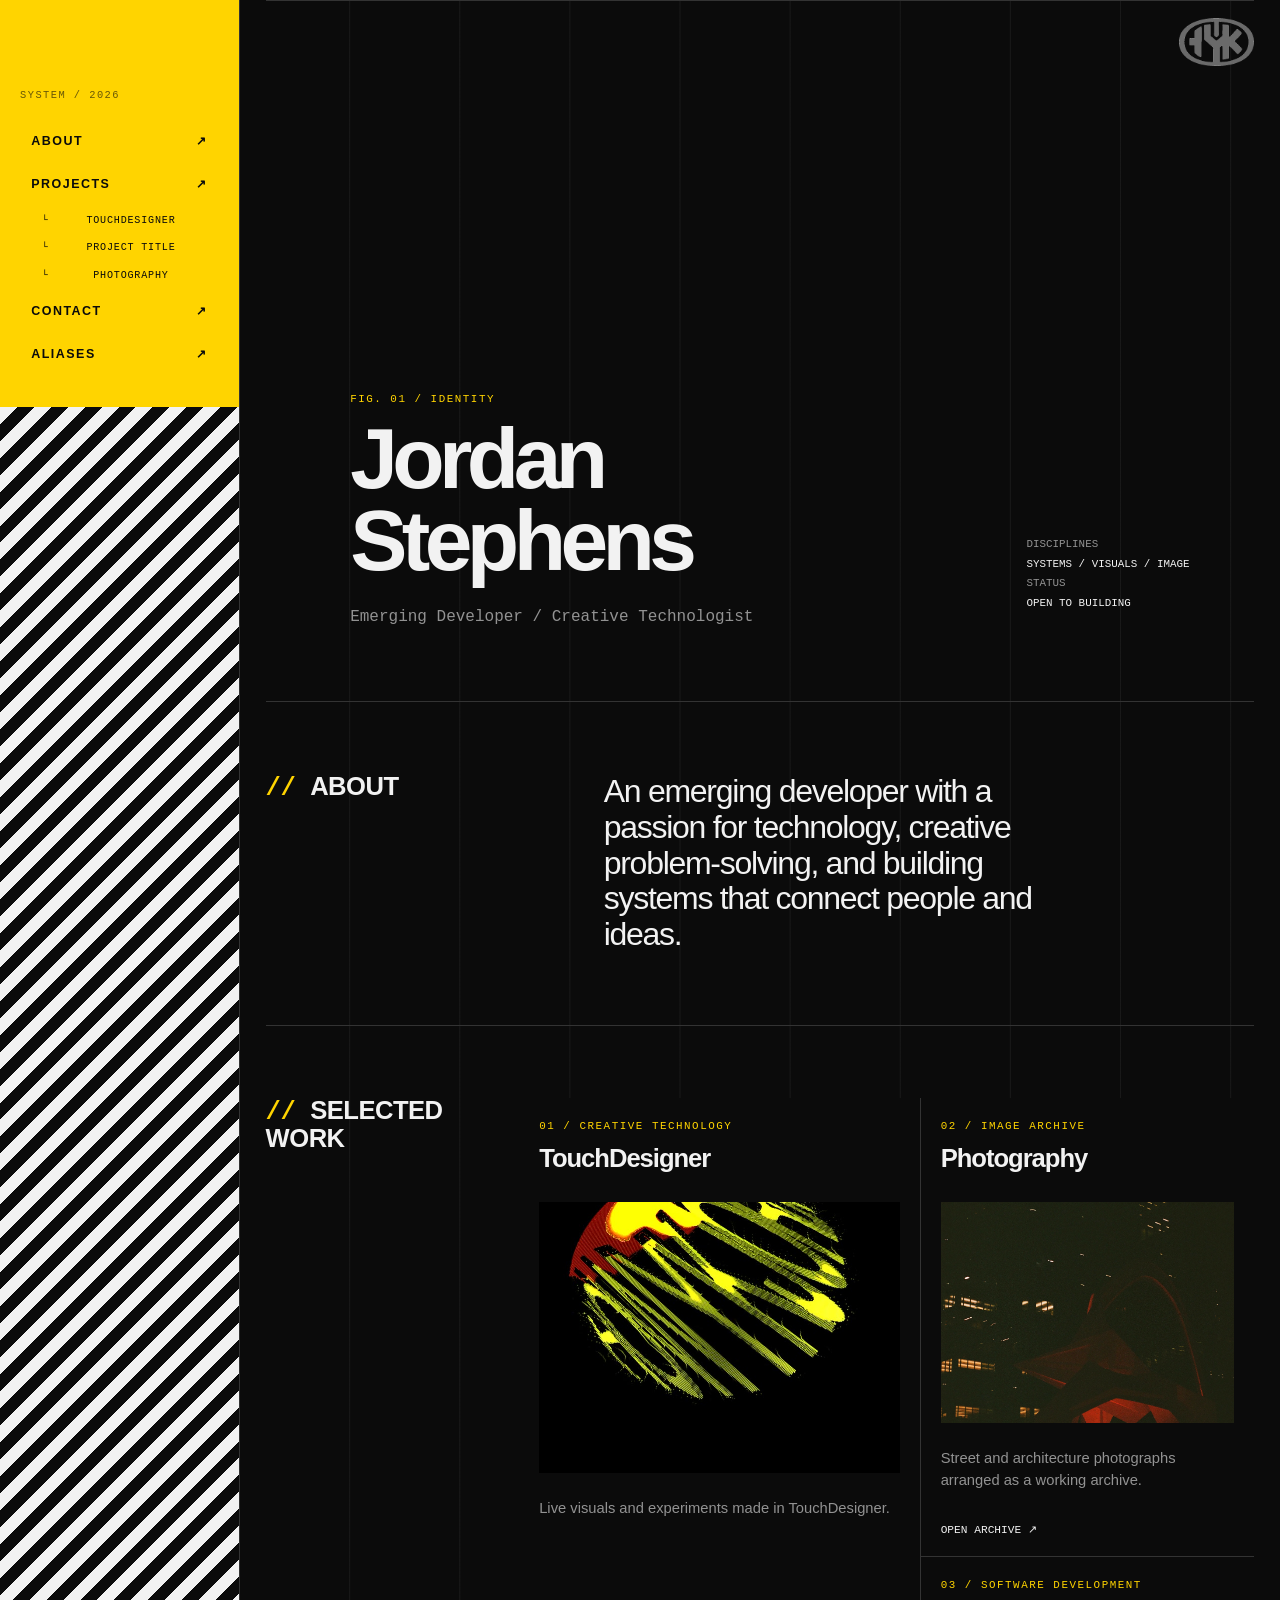
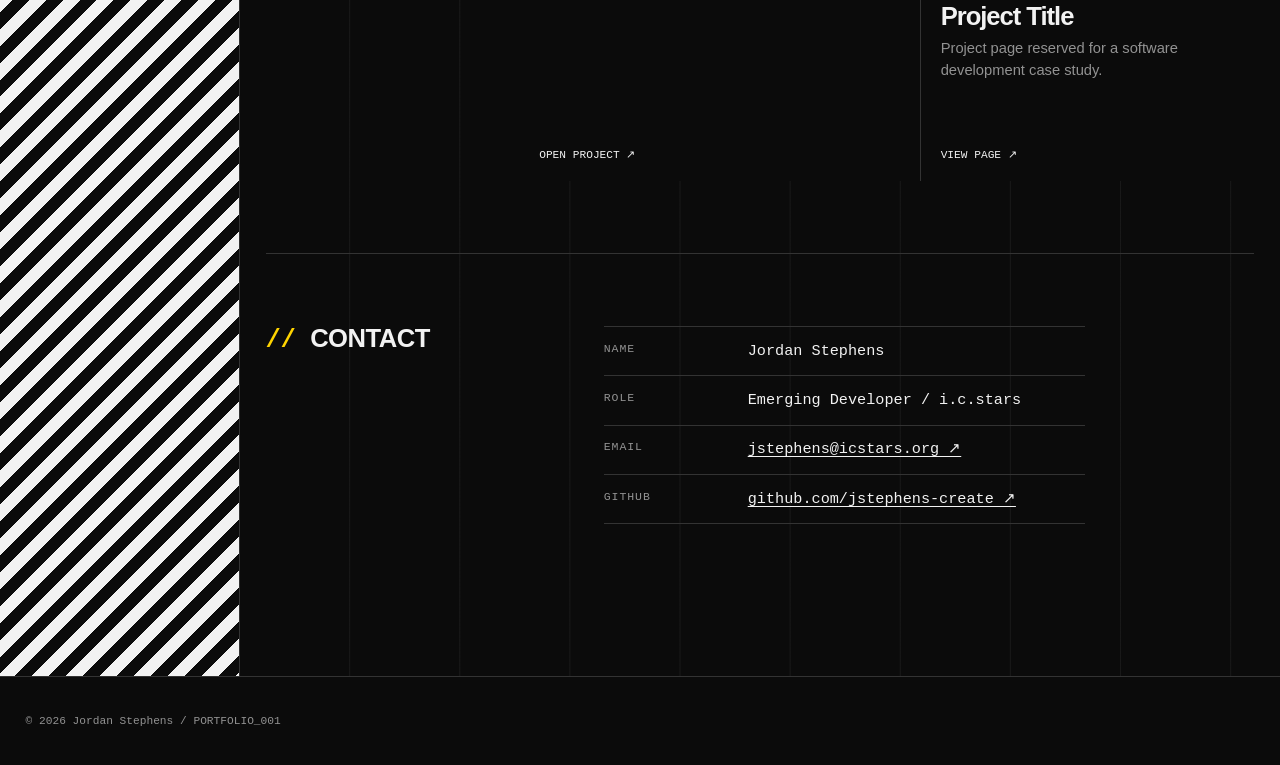
==== commit 93564ccc: "Restore continuous industrial sidebar animation The sidebar hazard-stripe rail had lost its @keyfram" ====
--- a/index.html
+++ b/index.html
@@ -3,7 +3,7 @@
 <head>
 <meta charset="UTF-8"><meta name="viewport" content="width=device-width, initial-scale=1.0">
 <meta name="description" content="Jordan Stephens — emerging developer and creative technologist.">
-<title>Jordan Stephens — Portfolio</title><link rel="stylesheet" href="style.css?v=20261015b">
+<title>Jordan Stephens — Portfolio</title><link rel="stylesheet" href="style.css?v=20261015c">
 </head>
 <body>
 <a class="skip-link" href="#main-content">Skip to content</a>
--- a/style.css
+++ b/style.css
@@ -20,7 +20,10 @@
 .nav-sub { display: flex; padding: .35rem .7rem .35rem 1.35rem !important; font-size: .63rem !important; letter-spacing: .08em !important; font-weight: 400 !important; }
 .nav-sub::before { content: "└"; margin-right: .35rem; } .nav-sub::after { content: "" !important; }
 .sidebar-rail { position: absolute; inset: 0; z-index: 0; overflow: hidden; pointer-events: none; }
-.sidebar-rail::before { content: ""; position: absolute; inset: 0; background: repeating-linear-gradient(135deg, var(--text) 0 12px, var(--bg) 12px 24px); }
+/* 24px stripe period at 135deg: a loop must shift by 24 * sqrt(2) ≈ 33.94px vertically.
+   The pseudo-element overhangs the rail by 34px at top and bottom so the shift never exposes an edge. */
+.sidebar-rail::before { content: ""; position: absolute; inset: -34px 0; background: repeating-linear-gradient(135deg, var(--text) 0 12px, var(--bg) 12px 24px); animation: rail-feed 10s linear infinite; will-change: transform; }
+@keyframes rail-feed { from { transform: translateY(0); } to { transform: translateY(33.9411px); } }
 .menu-toggle { display: none; }
 .logo { position: absolute; top: 1.1rem; right: var(--gutter); z-index: 5; display: block; line-height: 0; }
 .logo img { width: auto; height: 3rem; filter: grayscale(1) brightness(2.25) contrast(.85); opacity: .85; }
@@ -94,4 +97,4 @@
 .menu-toggle:focus-visible { outline: 3px solid var(--bg); outline-offset: -6px; }
 .skip-link { position: absolute; top: .5rem; left: 1rem; z-index: 30; padding: .75rem; background: var(--text); color: var(--bg); transform: translateY(-200%); }
 .skip-link:focus { transform: translateY(0); }
-@media (prefers-reduced-motion: reduce) { *, *::before, *::after { scroll-behavior: auto !important; transition-duration: .01ms !important; } }
+@media (prefers-reduced-motion: reduce) { *, *::before, *::after { scroll-behavior: auto !important; transition-duration: .01ms !important; } .sidebar-rail::before { animation: none; } }
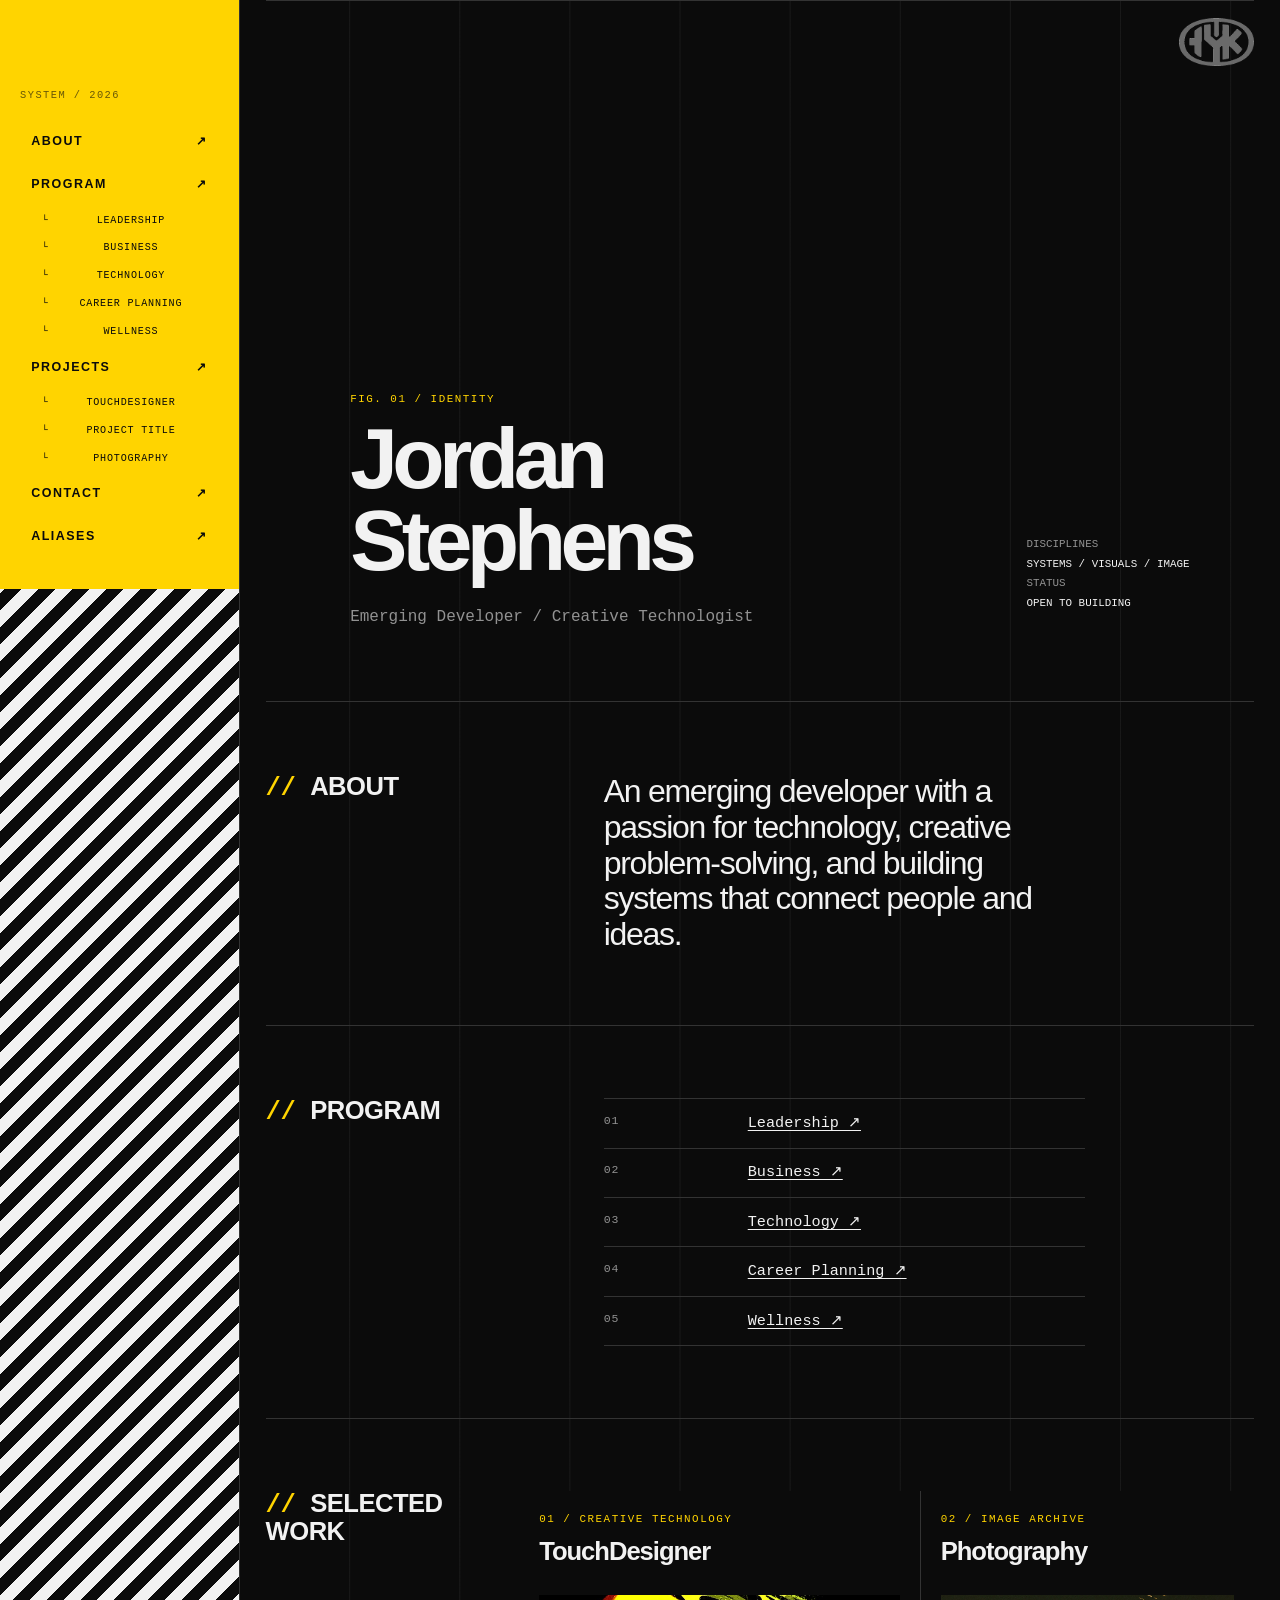
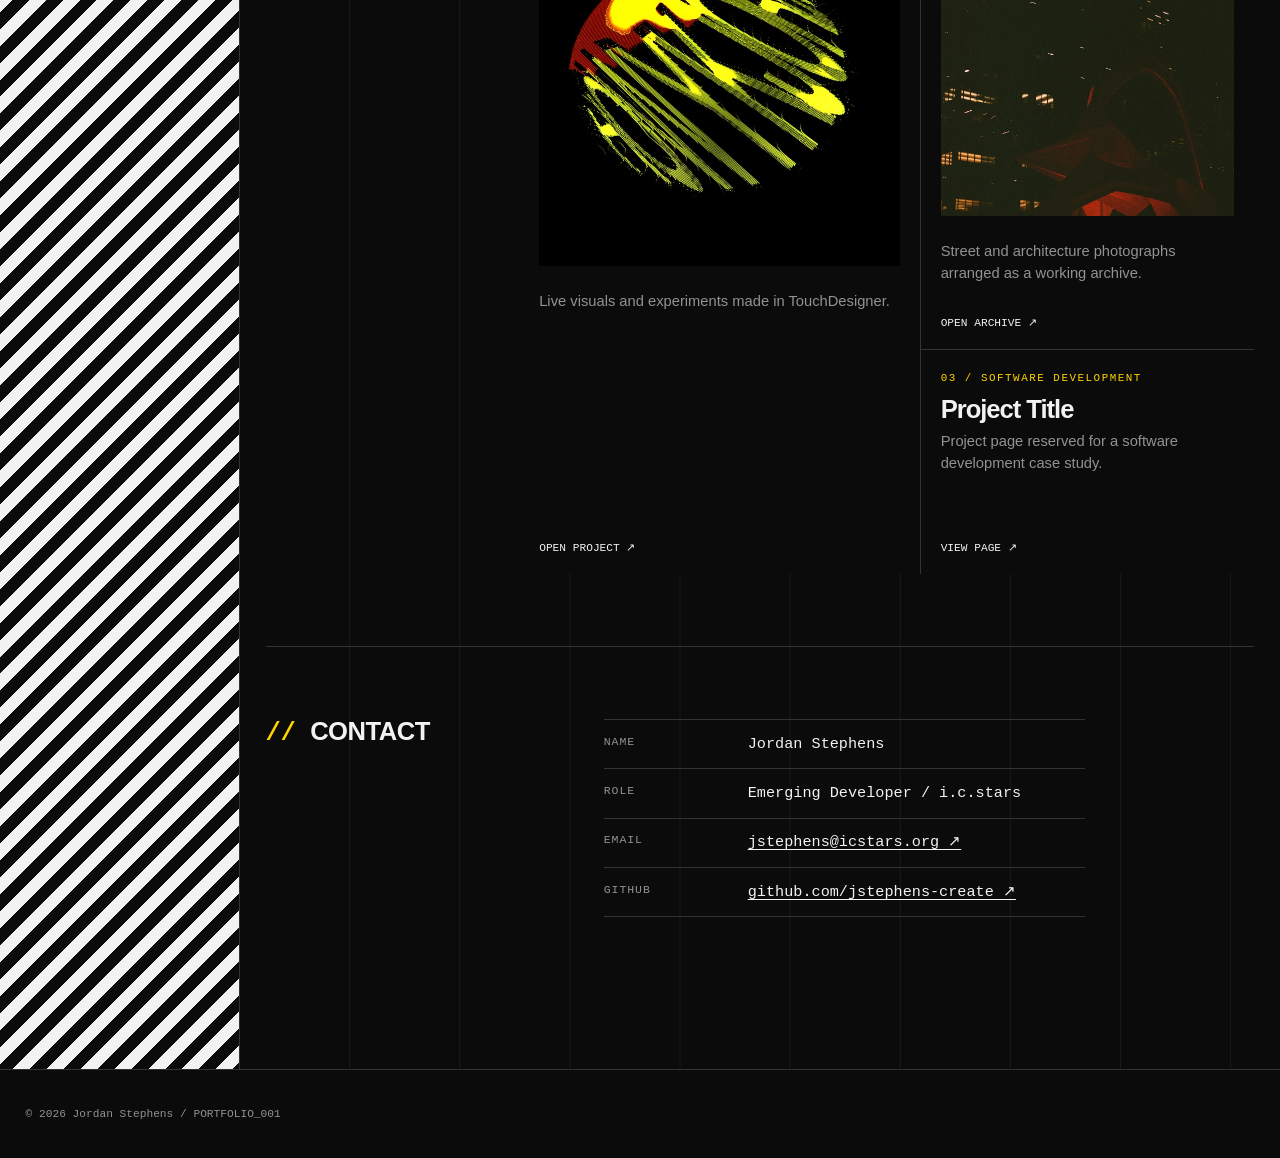
==== commit 8fc4fd62: "update, business, leadership" ====
--- a/index.html
+++ b/index.html
@@ -14,7 +14,7 @@
     <nav id="site-nav" aria-label="Primary navigation">
       <p class="nav-label">SYSTEM / 2026</p>
       <a href="#about">ABOUT</a>
-      <div class="nav-group"><a href="#projects">PROJECTS</a><a class="nav-sub" href="touchdesigner.html">TOUCHDESIGNER</a><a class="nav-sub" href="project-title.html">PROJECT TITLE</a><a class="nav-sub" href="photography.html">PHOTOGRAPHY</a></div>
+      <div class="nav-group"><a href="#program">PROGRAM</a><a class="nav-sub" href="leadership.html">LEADERSHIP</a><a class="nav-sub" href="business.html">BUSINESS</a><a class="nav-sub" href="technology.html">TECHNOLOGY</a><a class="nav-sub" href="career-planning.html">CAREER PLANNING</a><a class="nav-sub" href="wellness.html">WELLNESS</a></div><div class="nav-group"><a href="#projects">PROJECTS</a><a class="nav-sub" href="touchdesigner.html">TOUCHDESIGNER</a><a class="nav-sub" href="project-title.html">PROJECT TITLE</a><a class="nav-sub" href="photography.html">PHOTOGRAPHY</a></div>
       <a href="#contact">CONTACT</a><a href="Aliases.html">ALIASES</a>
     </nav><div class="sidebar-rail" aria-hidden="true"></div>
   </aside>
@@ -24,6 +24,7 @@
       <p class="hero-meta">DISCIPLINES<span>Systems / Visuals / Image</span>STATUS<span>Open to building</span></p>
     </section>
     <section id="about"><h2>About</h2><p>An emerging developer with a passion for technology, creative problem-solving, and building systems that connect people and ideas.</p></section>
+    <section id="program"><h2>Program</h2><dl class="meta meta-panel"><div class="row"><dt>01</dt><dd><a href="leadership.html">Leadership ↗</a></dd></div><div class="row"><dt>02</dt><dd><a href="business.html">Business ↗</a></dd></div><div class="row"><dt>03</dt><dd><a href="technology.html">Technology ↗</a></dd></div><div class="row"><dt>04</dt><dd><a href="career-planning.html">Career Planning ↗</a></dd></div><div class="row"><dt>05</dt><dd><a href="wellness.html">Wellness ↗</a></dd></div></dl></section>
     <section id="projects"><h2>Selected Work</h2>
       <div class="project-grid">
         <a class="project" href="touchdesigner.html"><span class="project-index">01 / Creative Technology</span><h3>TouchDesigner</h3><img class="project-preview" src="images/new-logo-move.jpg" alt="Frame from the New Logo Move visual study" loading="lazy"><p>Live visuals and experiments made in TouchDesigner.</p><span class="project-arrow">OPEN PROJECT ↗</span></a>
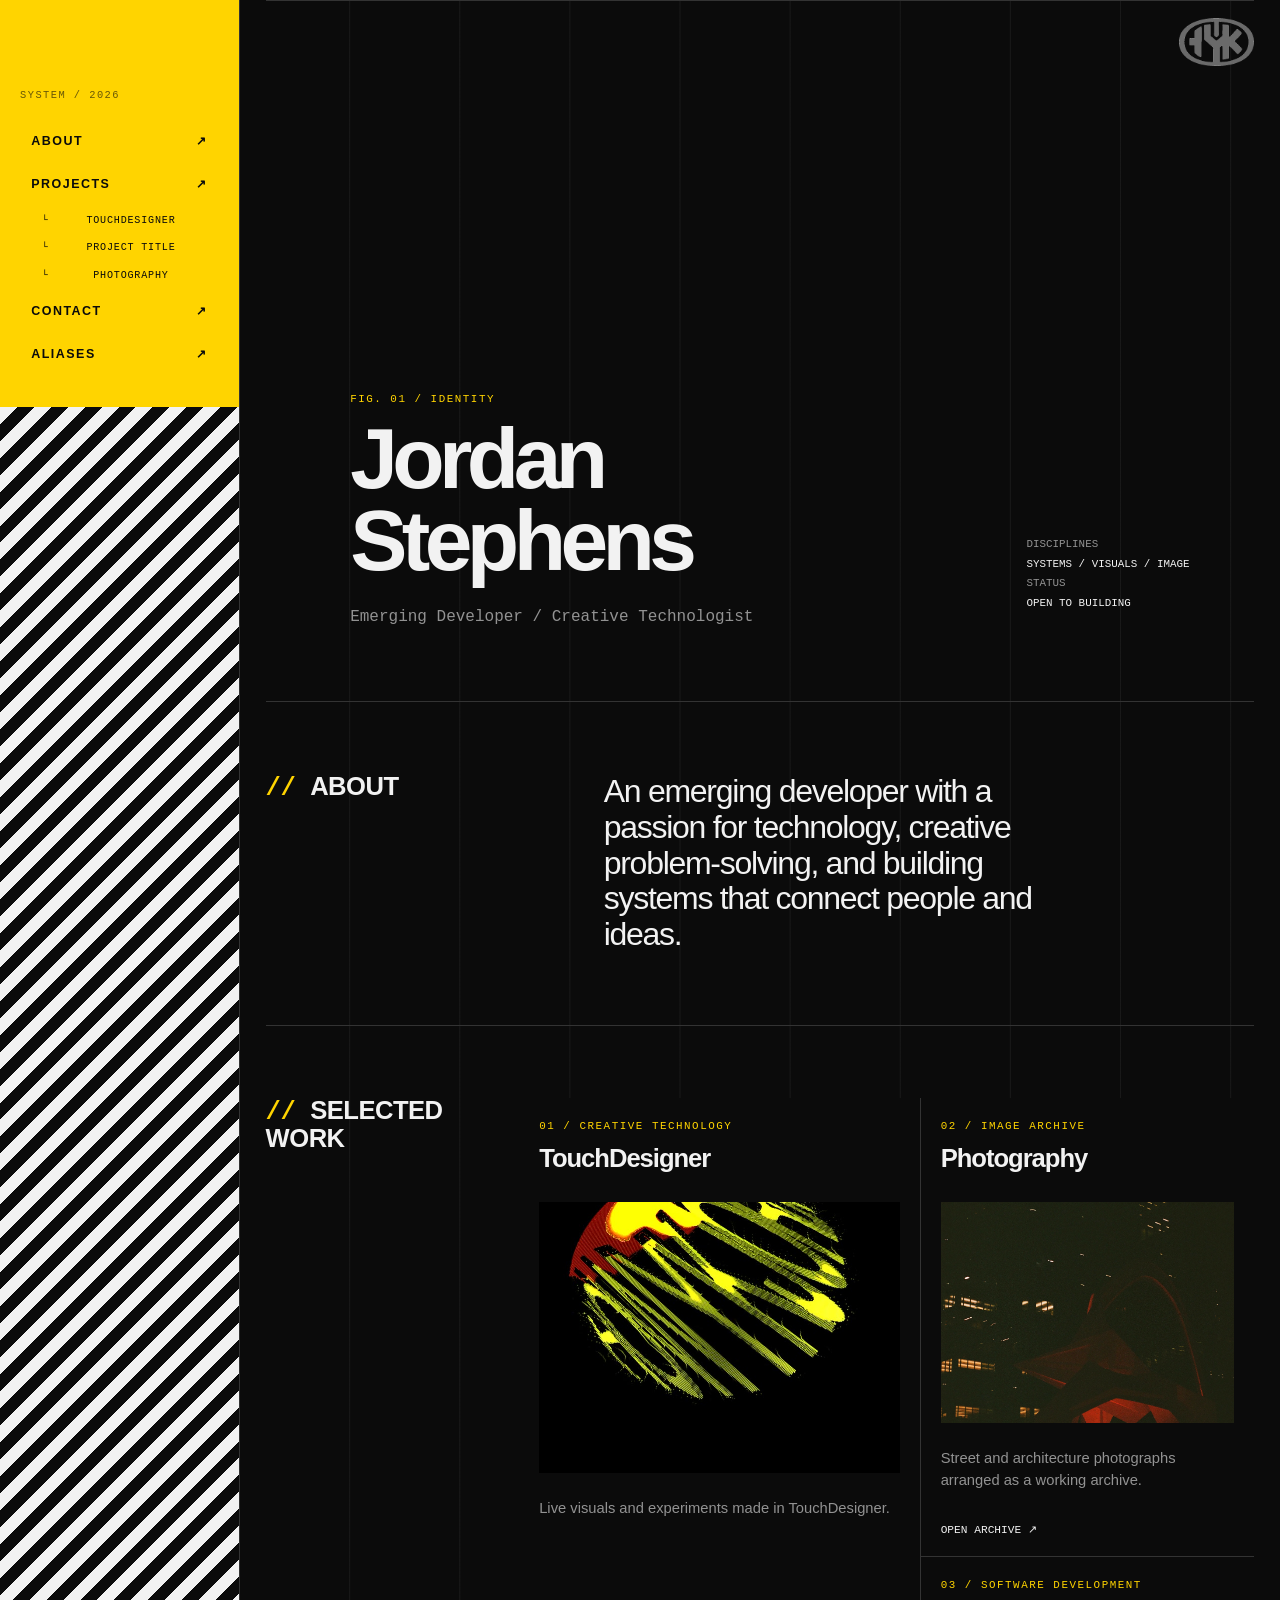
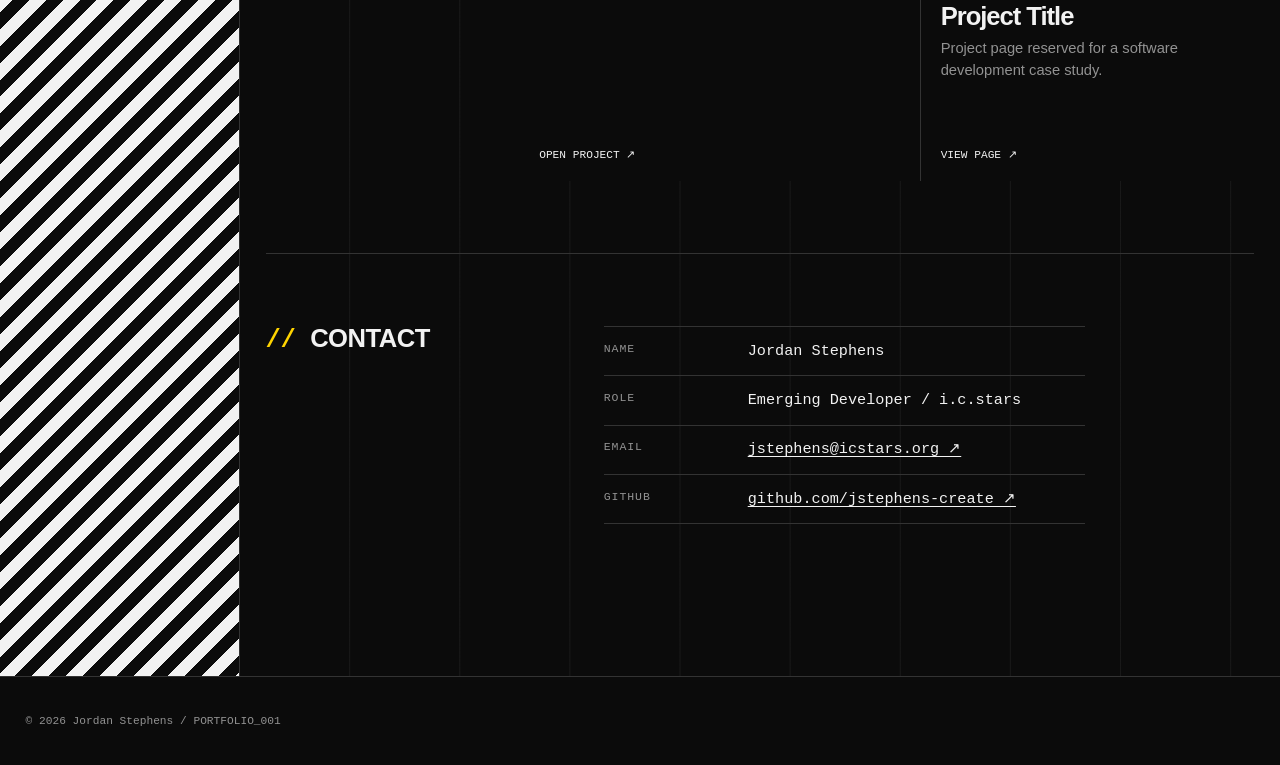
==== commit 1e9fee3e: "Revert "Update live portfolio" This reverts commit e83113394b0c0fe88194e5cab3ba1254d39c78ed." ====
--- a/index.html
+++ b/index.html
@@ -14,7 +14,7 @@
     <nav id="site-nav" aria-label="Primary navigation">
       <p class="nav-label">SYSTEM / 2026</p>
       <a href="#about">ABOUT</a>
-      <div class="nav-group"><a href="#program">PROGRAM</a><a class="nav-sub" href="leadership.html">LEADERSHIP</a><a class="nav-sub" href="business.html">BUSINESS</a><a class="nav-sub" href="technology.html">TECHNOLOGY</a><a class="nav-sub" href="career-planning.html">CAREER PLANNING</a><a class="nav-sub" href="wellness.html">WELLNESS</a></div><div class="nav-group"><a href="#projects">PROJECTS</a><a class="nav-sub" href="touchdesigner.html">TOUCHDESIGNER</a><a class="nav-sub" href="project-title.html">PROJECT TITLE</a><a class="nav-sub" href="photography.html">PHOTOGRAPHY</a></div>
+      <div class="nav-group"><a href="#projects">PROJECTS</a><a class="nav-sub" href="touchdesigner.html">TOUCHDESIGNER</a><a class="nav-sub" href="project-title.html">PROJECT TITLE</a><a class="nav-sub" href="photography.html">PHOTOGRAPHY</a></div>
       <a href="#contact">CONTACT</a><a href="Aliases.html">ALIASES</a>
     </nav><div class="sidebar-rail" aria-hidden="true"></div>
   </aside>
@@ -24,7 +24,6 @@
       <p class="hero-meta">DISCIPLINES<span>Systems / Visuals / Image</span>STATUS<span>Open to building</span></p>
     </section>
     <section id="about"><h2>About</h2><p>An emerging developer with a passion for technology, creative problem-solving, and building systems that connect people and ideas.</p></section>
-    <section id="program"><h2>Program</h2><dl class="meta meta-panel"><div class="row"><dt>01</dt><dd><a href="leadership.html">Leadership ↗</a></dd></div><div class="row"><dt>02</dt><dd><a href="business.html">Business ↗</a></dd></div><div class="row"><dt>03</dt><dd><a href="technology.html">Technology ↗</a></dd></div><div class="row"><dt>04</dt><dd><a href="career-planning.html">Career Planning ↗</a></dd></div><div class="row"><dt>05</dt><dd><a href="wellness.html">Wellness ↗</a></dd></div></dl></section>
     <section id="projects"><h2>Selected Work</h2>
       <div class="project-grid">
         <a class="project" href="touchdesigner.html"><span class="project-index">01 / Creative Technology</span><h3>TouchDesigner</h3><img class="project-preview" src="images/new-logo-move.jpg" alt="Frame from the New Logo Move visual study" loading="lazy"><p>Live visuals and experiments made in TouchDesigner.</p><span class="project-arrow">OPEN PROJECT ↗</span></a>
